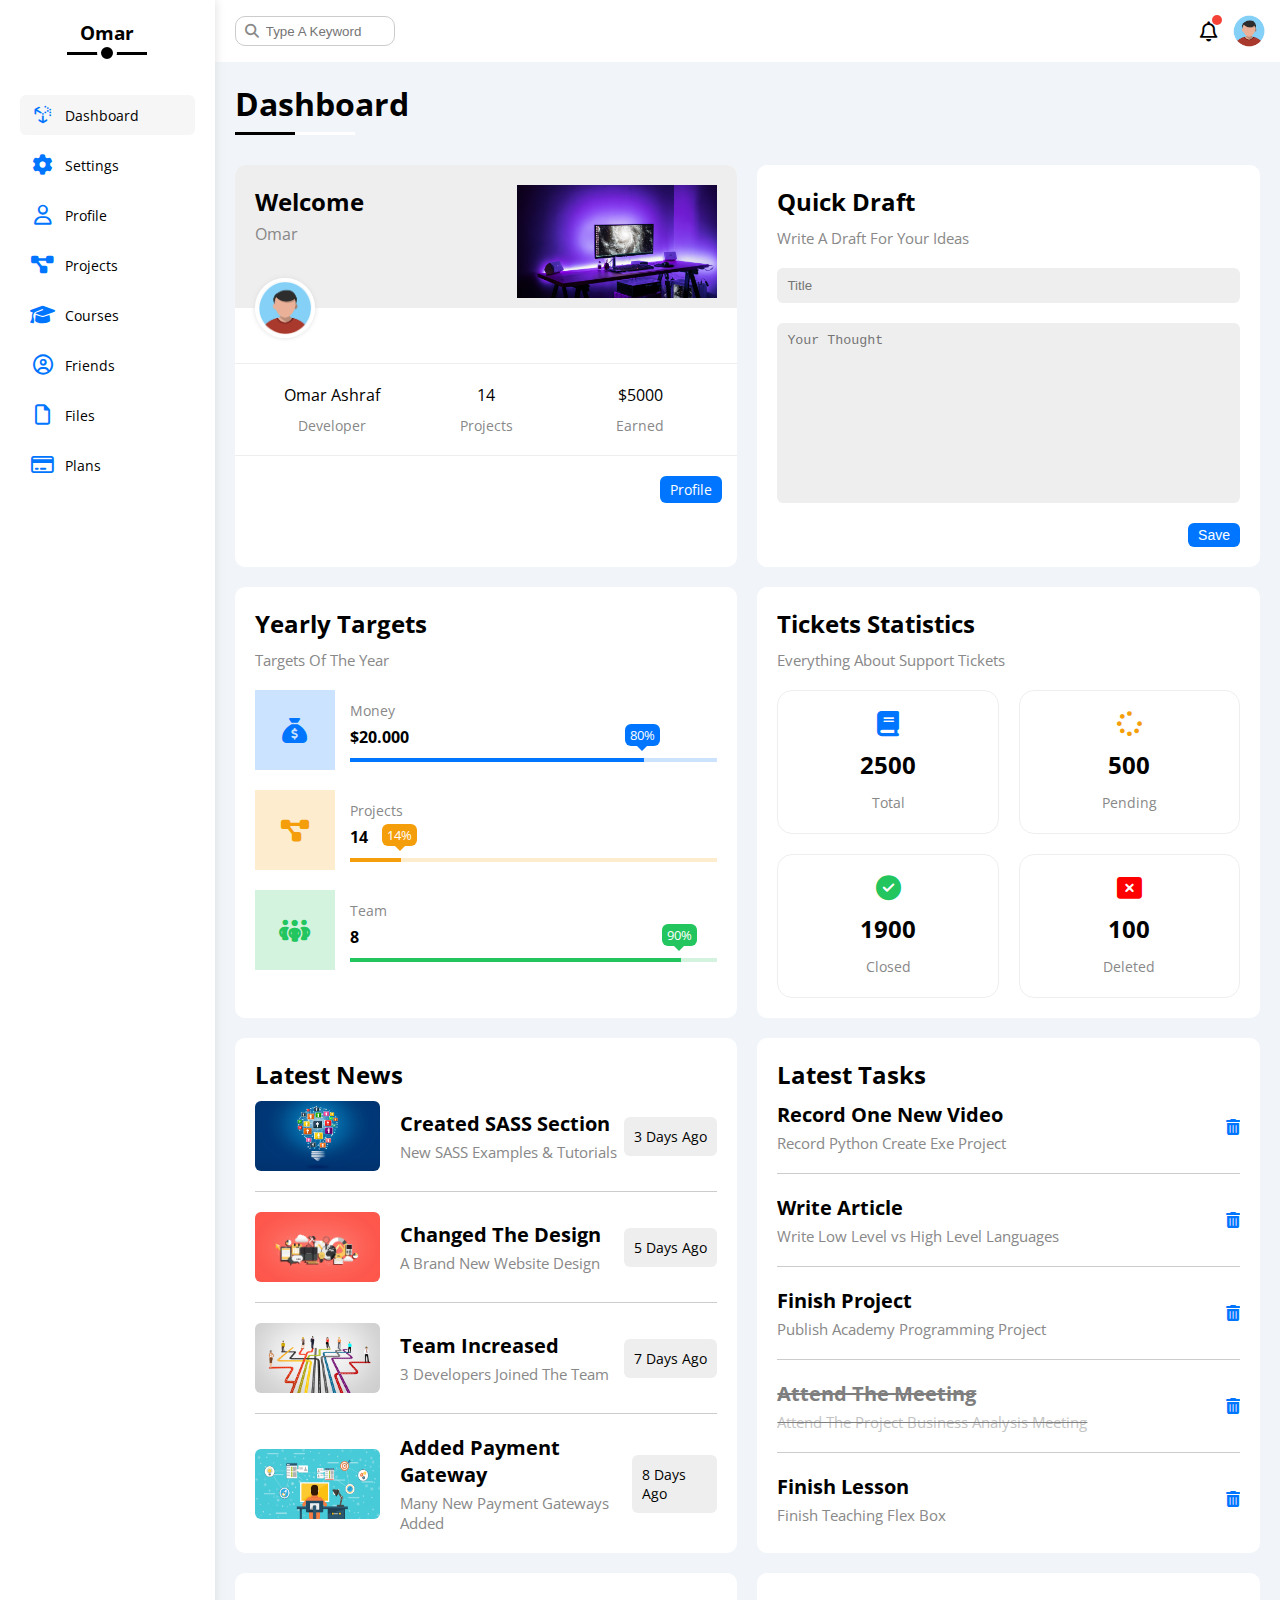
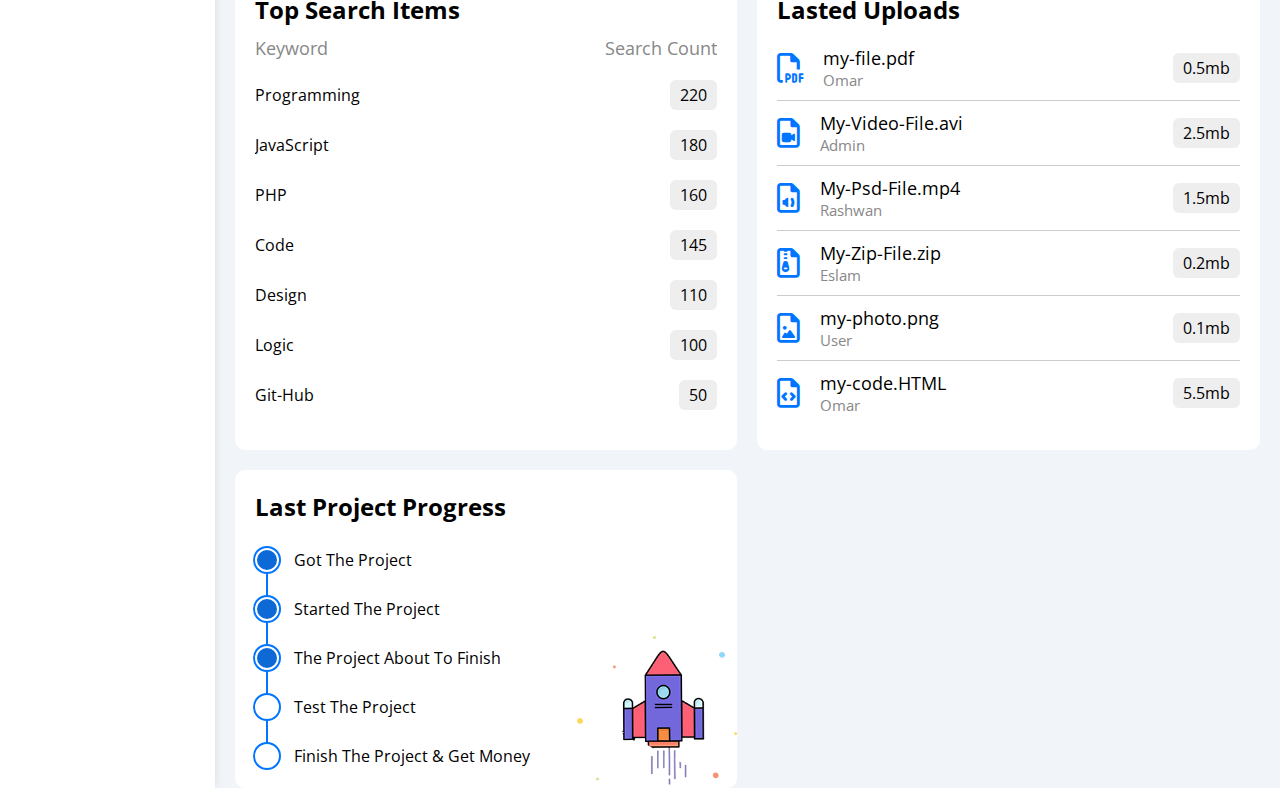
==== index.html @ c9c823db "Upload files" ====
<!DOCTYPE html>
<html lang="en">

<head>
  <meta charset="UTF-8">
  <meta http-equiv="X-UA-Compatible" content="IE=edge">
  <meta name="viewport" content="width=device-width, initial-scale=1.0">
  <!-- Font Awesome -->
  <link rel="stylesheet" href="css/all.min.css">
  <link rel="stylesheet" href="css/framework.css">
  <link rel="stylesheet" href="css/master.css">
  <!-- Google Fonts -->
  <link rel="preconnect" href="https://fonts.googleapis.com" />
  <link rel="preconnect" href="https://fonts.gstatic.com" crossorigin />
  <link rel="preconnect" href="https://fonts.googleapis.com">
  <link rel="preconnect" href="https://fonts.gstatic.com" crossorigin>
  <link rel="preconnect" href="https://fonts.googleapis.com">
  <link rel="preconnect" href="https://fonts.gstatic.com" crossorigin>
  <link href="https://fonts.googleapis.com/css2?family=Open+Sans:wght@300;400;500;600;700;800&display=swap"
    rel="stylesheet">
  <title>Dashboard</title>
</head>

<body>
  <DIV class="page d-flex">
    <div class="sidebar bg-white p-20 p-relative">
      <h3 class="p-relative txt-c mt-0">Omar</h3>
      <ul>
        <li>
          <a class="active d-flex align-center fs-14 c-black rad-6 p-10" href="index.html">
            <i class="fa-brands fa-uncharted fa-fw"></i>
            <span>Dashboard</span>
          </a>
        </li>
        <li>
          <a class="d-flex align-center fs-14 c-black rad-6 p-10" href="settings.html">
            <i class="fa-solid fa-gear fa-fw"></i>
            <span>Settings</span>
          </a>
        </li>
        <li>
          <a class="d-flex align-center fs-14 c-black rad-6 p-10" href="profile.html">
            <i class="fa-regular fa-user fa-fw"></i>
            <span>Profile</span>
          </a>
        </li>
        <li>
          <a class="d-flex align-center fs-14 c-black rad-6 p-10" href="projects.html">
            <i class="fa-solid fa-diagram-project fa-fw"></i>
            <span>Projects</span>
          </a>
        </li>
        <li>
          <a class="d-flex align-center fs-14 c-black rad-6 p-10" href="courses.html">
            <i class="fa-solid fa-graduation-cap fa-fw"></i>
            <span>Courses</span>
          </a>
        </li>
        <li>
          <a class="d-flex align-center fs-14 c-black rad-6 p-10" href="friends.html">
            <i class="fa-regular fa-circle-user fa-fw"></i>
            <span>Friends</span>
          </a>
        </li>
        <li>
          <a class="d-flex align-center fs-14 c-black rad-6 p-10" href="files.html">
            <i class="fa-regular fa-file fa-fw"></i>
            <span>Files</span>
          </a>
        </li>
        <li>
          <a class="d-flex align-center fs-14 c-black rad-6 p-10" href="plans.html">
            <i class="fa-regular fa-credit-card fa-fw"></i>
            <span>Plans</span>
          </a>
        </li>
      </ul>
    </div>
    <div class="content w-full">
      <!-- Start head -->
      <div class="head bg-white p-15 between-flex">
        <din class="search p-relative">
          <input type="search" placeholder="Type A Keyword">
        </din>
        <div class="icons d-flex align-center">
          <span class="notification p-relative">
            <i class="fa-regular fa-bell fa-lg"></i>
          </span>
          <img decoding="async" src="imgs/avatar.png" alt="" />
        </div>
      </div>
      <!-- End head -->
      <h1 class="p-relative">Dashboard</h1>
      <div class="wrapper d-grid gap-20">
        <!-- Start Welcome Widget  -->
        <div class="welcome bg-white rad-10 txt-c-mobile block-mobile">
          <div class="intro p-20 bg-eee d-flex space-between">
            <div>
              <h2 class="m-0">Welcome</h2>
              <p class="c-grey mt-5">Omar</p>
            </div>
            <img src="imgs/welcome.jpg" alt="" class="hide-mobile">
          </div>
          <img src="imgs/avatar.png" alt="" class="avatar">
          <div class="body d-flex p-20 mt-20 mb-20 block-mobile txt-c">
            <div>Omar Ashraf <span class="d-block c-grey fs-14 mt-10">Developer</span></div>
            <div>14 <span class="d-block c-grey fs-14 mt-10">Projects</span></div>
            <div>$5000 <span class="d-block c-grey fs-14 mt-10">Earned</span></div>
          </div>
          <a href="profile.html" class="visit d-block fs-14 c-white bg-blue w-fit btn-shape">Profile</a>
        </div>
        <!-- End Welcome Widget  -->
        <!-- Start Quick Draft Widget -->
        <div class="draft bg-white rad-10 txt-c-mobile block-mobile">
          <div class="content d-block p-20 ">
            <h2 class="mb-10 mt-0">Quick Draft</h2>
            <p class="mb-20 mt-0 fs-15 c-grey">Write A Draft For Your Ideas</p>
            <form>
              <input type="text" placeholder="Title"
                class="d-block outline-blue  mb-20 bg-eee rad-6 w-full p-10 b-none">
              <textarea placeholder="Your Thought"
                class="d-block outline-blue  mb-20 w-full p-10 b-none bg-eee rad-6"></textarea>
              <input type="submit" value="Save" class="save d-block b-none c-white bg-blue fs-14 w-fit btn-shape">
            </form>
          </div>
        </div>
        <!-- End Quick Draft Widget -->
        <!-- Start Yearly Targets widget -->
        <div class="targets p-20 bg-white rad-10">
          <h2 class="mt-0 mb-10">Yearly Targets</h2>
          <p class="mt-0 mb-20 c-grey fs-15">Targets Of The Year</p>
          <div class="target-row mb-20 blue center-flex">
            <div class="icon center-flex">
              <i class="fa-solid fa-sack-dollar c-blue"></i>
            </div>
            <div class="details">
              <span class="fs-14 c-grey">Money</span>
              <span class="d-block mt-5 mb-10 fw-bold">$20.000</span>
              <div class="progress p-relative">
                <span class="bg-blue blue" style="width: 80%">
                  <span class="bg-blue">80%</span>
                </span>
              </div>
            </div>
          </div>
          <div class="target-row mb-20 orange center-flex">
            <div class="icon center-flex">
              <i class="fa-solid fa-diagram-project c-orange"></i>
            </div>
            <div class="details">
              <span class="fs-14 c-grey">Projects</span>
              <span class="d-block mt-5 mb-10 fw-bold">14</span>
              <div class="progress p-relative">
                <span class="bg-orange orange" style="width: 14%">
                  <span class="bg-orange">14%</span>
                </span>
              </div>
            </div>
          </div>
          <div class="target-row mb-20 green center-flex">
            <div class="icon center-flex">
              <i class="fa-solid fa-people-group c-green"></i>
            </div>
            <div class="details">
              <span class="fs-14 c-grey">Team</span>
              <span class="d-block mt-5 mb-10 fw-bold">8</span>
              <div class="progress p-relative">
                <span class="bg-green green" style="width: 90%">
                  <span class="bg-green">90%</span>
                </span>
              </div>
            </div>
          </div>
        </div>
        <!-- End Yearly Targets widget -->
        <!-- Start Tickets Statistics widget -->
        <div class="tickets p-20 bg-white rad-10">
          <h2 class="mb-10 mt-0">Tickets Statistics</h2>
          <p class="mb-20 mt-0 fs-15 c-grey">Everything About Support Tickets</p>
          <div class="content txt-c">
            <div class="box">
              <i class="fa-solid fa-book c-blue fs-25"></i>
              <h2>2500</h2>
              <span class="c-grey fs-14">Total</span>
            </div>
            <div class="box">
              <i class="fa-solid fa-spinner c-orange fs-25"></i>
              <h2>500</h2>
              <span class="c-grey fs-14">Pending</span>
            </div>
            <div class="box">
              <i class="fa-solid fa-circle-check c-green fs-25"></i>
              <h2>1900</h2>
              <span class="c-grey fs-14">Closed</span>
            </div>
            <div class="box">
              <i class="fa-solid fa-rectangle-xmark c-red fs-25"></i>
              <h2>100</h2>
              <span class="c-grey fs-14">Deleted</span>
            </div>
          </div>
        </div>
        <!-- End Tickets Statistics widget -->
        <!-- Start Latest News wedgit -->
        <div class="news p-20 bg-white rad-10 txt-c-mobile">
          <h2 class="mb-10 mt-0">Latest News</h2>
          <div class="rows">
            <div class="data d-flex align-center">
              <img src="imgs/news_1.jpg" alt="">
              <div>
                <span class="d-block fs-20 fw-bold mb-5">Created SASS Section</span>
                <span class="d-block fs-15 c-grey">New SASS Examples & Tutorials</span>
              </div>
              <span class="day fs-14 bg-eee p-10 rad-6">3 Days Ago</span>
            </div>
            <div class="data d-flex align-center">
              <img src="imgs/news_2.jpg" alt="">
              <div>
                <span class="d-block fs-20 fw-bold mb-5">Changed The Design</span>
                <span class="d-block fs-15 c-grey">A Brand New Website Design</span>
              </div>
              <span class="day fs-14 bg-eee p-10 rad-6">5 Days Ago</span>
            </div>
            <div class="data d-flex align-center">
              <img src="imgs/news_3.jpg" alt="">
              <div>
                <span class="d-block fs-20 fw-bold mb-5">Team Increased</span>
                <span class="d-block fs-15 c-grey">3 Developers Joined The Team</span>
              </div>
              <span class="day fs-14 bg-eee p-10 rad-6">7 Days Ago</span>
            </div>
            <div class="data d-flex align-center">
              <img src="imgs/news_4.jpg" alt="">
              <div>
                <span class="d-block fs-20 fw-bold mb-5">Added Payment Gateway</span>
                <span class="d-block fs-15 c-grey">Many New Payment Gateways Added</span>
              </div>
              <span class="day fs-14 bg-eee p-10 rad-6 ">8 Days Ago</span>
            </div>
          </div>
        </div>
        <!-- End Latest News wedgit -->
        <!-- Start Latest Tasks wedgit -->
        <div class="tasks p-20 bg-white rad-10 ">
          <h2 class="mt-0 mb-10">Latest Tasks</h2>
          <div class="content">
            <div class="rows between-flex ">
              <div>
                <span class="d-block fs-20 mb-5 fw-bold">Record One New Video</span>
                <span class="d-block fs-15 c-grey">Record Python Create Exe Project</span>
              </div>
              <i class="fa-solid fa-trash-can c-blue"></i>
            </div>
            <div class="rows between-flex ">
              <div>
                <span class="d-block fs-20 mb-5 fw-bold">Write Article</span>
                <span class="d-block fs-15 c-grey">Write Low Level vs High Level Languages</span>
              </div>
              <i class="fa-solid fa-trash-can c-blue"></i>
            </div>
            <div class="rows between-flex ">
              <div>
                <span class="d-block fs-20 mb-5 fw-bold">Finish Project</span>
                <span class="d-block fs-15 c-grey">Publish Academy Programming Project</span>
              </div>
              <i class="fa-solid fa-trash-can c-blue"></i>
            </div>
            <div class="rows between-flex ">
              <div class="deleted">
                <span class="d-block fs-20 mb-5 fw-bold">Attend The Meeting</span>
                <span class="d-block fs-15 c-grey">Attend The Project Business Analysis Meeting</span>
              </div>
              <i class="fa-solid fa-trash-can c-blue"></i>
            </div>
            <div class="rows between-flex ">
              <div>
                <span class="d-block fs-20 mb-5 fw-bold">Finish Lesson</span>
                <span class="d-block fs-15 c-grey">Finish Teaching Flex Box</span>
              </div>
              <i class="fa-solid fa-trash-can c-blue"></i>
            </div>
          </div>
        </div>
        <!-- End Latest Tasks wedgit -->
        <!-- Start Top search wedgit -->
        <div class="top p-20 bg-white rad-10">
          <h2 class="mt-0 mb-10">Top Search Items</h2>
          <div class="content">
            <div class="rows between-flex mb-20">
              <span class="c-grey fs-18">Keyword</span>
              <span class="c-grey fs-18">Search Count</span>
            </div>
            <div class="rows between-flex mb-20">
              <span class="fs-16">Programming</span>
              <span class="fs-16 btn-shape bg-eee">220</span>
            </div>
            <div class="rows between-flex mb-20">
              <span class="fs-16">JavaScript</span>
              <span class="fs-16 btn-shape bg-eee">180</span>
            </div>
            <div class="rows between-flex mb-20">
              <span class="fs-16">PHP</span>
              <span class="fs-16 btn-shape bg-eee">160</span>
            </div>
            <div class="rows between-flex mb-20">
              <span class="fs-16">Code</span>
              <span class="fs-16 btn-shape bg-eee">145</span>
            </div>
            <div class="rows between-flex mb-20">
              <span class="fs-16">Design</span>
              <span class="fs-16 btn-shape bg-eee">110</span>
            </div>
            <div class="rows between-flex mb-20">
              <span class="fs-16">Logic</span>
              <span class="fs-16 btn-shape bg-eee">100</span>
            </div>
            <div class="rows between-flex mb-20">
              <span class="fs-16">Git-Hub</span>
              <span class="fs-16 btn-shape bg-eee">50</span>
            </div>
          </div>
        </div>
        <!-- End Top search wedgit -->
        <!-- Start Lasted Uploads wedgit -->
        <div class="uploads p-20 bg-white rad-10">
          <h2 class="mt-0 mp-10">Lasted Uploads</h2>
          <div class="data">
            <div class="rows d-flex align-center">
              <i class="fa-regular fa-file-pdf c-blue mr-20 fs-30"></i>
              <div>
                <span class="fs-18">my-file.pdf</span>
                <span class="d-block fs-15 c-grey">Omar</span>
              </div>
              <span class="btn-shape bg-eee ml-auto">0.5mb</span>
            </div>
            <div class="rows d-flex align-center">
              <i class="fa-regular fa-file-video c-blue mr-20 fs-30"></i>
              <div>
                <span class="fs-18">My-Video-File.avi</span>
                <span class="d-block fs-15 c-grey">Admin</span>
              </div>
              <span class="btn-shape bg-eee ml-auto">2.5mb</span>
            </div>
            <div class="rows d-flex align-center">
              <i class="fa-regular fa-file-audio c-blue mr-20 fs-30"></i>
              <div>
                <span class="fs-18">My-Psd-File.mp4</span>
                <span class="d-block fs-15 c-grey">Rashwan</span>
              </div>
              <span class="btn-shape bg-eee ml-auto">1.5mb</span>
            </div>
            <div class="rows d-flex align-center">
              <i class="fa-regular fa-file-zipper c-blue mr-20 fs-30"></i>
              <div>
                <span class="fs-18">My-Zip-File.zip</span>
                <span class="d-block fs-15 c-grey">Eslam</span>
              </div>
              <span class="btn-shape bg-eee ml-auto">0.2mb</span>
            </div>
            <div class="rows d-flex align-center">
              <i class="fa-regular fa-file-image c-blue mr-20 fs-30"></i>
              <div>
                <span class="fs-18">my-photo.png</span>
                <span class="d-block fs-15 c-grey">User</span>
              </div>
              <span class="btn-shape bg-eee ml-auto">0.1mb</span>
            </div>
            <div class="rows d-flex align-center">
              <i class="fa-regular fa-file-code c-blue mr-20 fs-30"></i>
              <div>
                <span class="fs-18">my-code.HTML</span>
                <span class="d-block fs-15 c-grey">Omar</span>
              </div>
              <span class="btn-shape bg-eee ml-auto">5.5mb</span>
            </div>
          </div>
        </div>
        <!-- End Lasted Uploads wedgit -->
        <!-- Start Last Project Progress -->
        <div class="projects p-relative p-20 bg-white rad-10">
          <h2 class="mt-0 mb-20">Last Project Progress</h2>
          <ul class="m-0 p-relative">
            <li class="mt-25 d-flex align-center done">Got The Project</li>
            <li class="mt-25 d-flex align-center done">Started The Project</li>
            <li class="mt-25 d-flex align-center done">The Project About To Finish</li>
            <li class="mt-25 d-flex align-center current">Test The Project</li>
            <li class="mt-25 d-flex align-center">Finish The Project & Get Money</li>
          </ul>
          <img class="hide-mobile" src="imgs/project.png " alt="">
        </div>
        <!-- End Last Project Progress -->
      </div>
    </div>
  </DIV>
</body>

</html>
---- css/framework.css ----
/* Start colors */
:root {
  --blue-color: #0075ff;
  --blue-alt-color: #0d69d5;
  --orange-color: #f59e0b;
  --green-color: #22c55e;
  --red-color: #f44336;
  --grey-color: #888;
  --main-transition: 0.3s;
}

/* end colors */


/* Start box */
.d-flex {
  display: flex;
}

.align-center {
  align-items: center;
}

.space-between {
  justify-content: space-between;
}

.d-grid {
  display: grid;
}

.gap-20 {
  gap: 20px;
}

.d-block {
  display: block;
}

@media(max-width:767px) {
  .block-mobile {
    display: block;
  }

  .hide-mobile {
    display: none;
  }
}

/* End box */


/* Start padding and margin */
.p-10 {
  padding: 10px;
}

.p-15 {
  padding: 15px;
}

.p-20 {
  padding: 20px;
}

.m-20 {
  margin: 20px;
}

.m-0 {
  margin: 0;
}

.mt-0 {
  margin-top: 0;
}

.mt-5 {
  margin-top: 5px;
}

.mt-10 {
  margin-top: 10px;
}

.mt-20 {
  margin-top: 20px;
}

.mt-25 {
  margin-top: 25px;
}

.mr-0 {
  margin-right: 0;
}

.mr-10 {
  margin-right: 10px;
}

.mr-20 {
  margin-right: 20px;
}

.ml-0 {
  margin-left: 0;
}

.ml-auto {
  margin-left: auto;
}

.mb-20 {
  margin-bottom: 20px;
}

.mb-10 {
  margin-bottom: 10px;
}

.mb-5 {
  margin-bottom: 5px;
}

.w-full {
  width: 100%;
}

.w-fit {
  width: fit-content;
}

.b-none {
  border: none;
}

/* End padding and margin */


/* Start color */
.bg-white {
  background-color: white;
}

.bg-grey {
  background-color: var(--grey-color);
}

.bg-eee {
  background-color: #eee;
}

.bg-blue {
  background-color: var(--blue-color);
}

.bg-green {
  background-color: var(--green-color);
}

.bg-orange {
  background-color: var(--orange-color);
}

.c-orange {
  color: var(--orange-color);
}

.c-black {
  color: black;
}

.c-grey {
  color: var(--grey-color);
}

.c-blue {
  color: var(--blue-color);
}

.c-green {
  color: var(--green-color);
}

.c-red {
  color: red;
}

.c-white {
  color: white;
}

.outline-blue {
  outline-color: var(--blue-color);
}

/* End color */


/* Start position */
.p-relative {
  position: relative;
}

/* End position */

/* Start font */
.txt-c {
  text-align: center;
}

.fs-12 {
  font-size: 12px;
}

.fs-14 {
  font-size: 14px;
}

.fs-15 {
  font-size: 15px;
}

.fs-16 {
  font-size: 16px;
}

.fs-18 {
  font-size: 18px;
}

.fs-20 {
  font-size: 20px;
}

.fs-25 {
  font-size: 25px;
}

.fs-30 {
  font-size: 30px;
}


.fw-bold {
  font-weight: bold;
}

@media(max-width:767px) {
  .txt-c-mobile {
    text-align: center;
  }
}

/* End font */


/* Start border */
.rad-6 {
  border-radius: 6px;
}

.rad-10 {
  border-radius: 10px;
}

/* End border */


/* Start componant */
.between-flex {
  display: flex;
  align-items: center;
  justify-content: space-between;
}

.center-flex {
  display: flex;
  align-items: center;
  justify-content: center;
}

.btn-shape {
  padding: 4px 10px;
  border-radius: 6px;
}

/* End componant */
---- css/master.css ----
:root {
  --blue-color: #0075ff;
  --blue-alt-color: #0d69d5;
  --orange-color: #f59e0b;
  --green-color: #22c55e;
  --red-color: #f44336;
  --grey-color: #888;
  --main-transition: 0.3s;
}

* {
  box-sizing: border-box;
}

body {
  font-family: 'Open Sans', sans-serif;
  margin: 0;
}


a {
  text-decoration: none;
}

ul {
  list-style: none;
  padding: 0;
}

::-webkit-scrollbar {
  width: 15px;
}

::-webkit-scrollbar-track {
  background-color: white;
}

::-webkit-scrollbar-thumb {
  background-color: var(--blue-color);
}

::-webkit-scrollbar-thumb:hover {
  background-color: var(--blue-alt-color);
}

.page {
  background-color: #f1f5f9;
  min-height: 100vh;
}

/* Start Sidebar */
.sidebar {
  width: 250px;
  box-shadow: 0 0 10px #ddd;
}

.sidebar>h3 {
  margin-bottom: 50px;
}

.sidebar>h3::before,
.sidebar>h3::after {
  content: "";
  position: absolute;
  background-color: black;
  transform: translateX(-50%);
  left: 50%;
}

.sidebar>h3::before {
  width: 80px;
  height: 3px;
  bottom: -10px;
}

.sidebar>h3::after {
  width: 12px;
  height: 12px;
  border-radius: 50%;
  border: 4px solid white;
  bottom: -18px;
}


.sidebar ul li a {
  transition: 0.3s;
  margin-bottom: 10px;
}

.sidebar ul li a:hover,
.sidebar ul li a.active {
  background-color: #f6f6f6;
}

.sidebar ul li a i {
  font-size: 20px;
  color: #0075ff;
  transition: 0.3s;
}

.sidebar ul li:hover a i {
  color: #0d69d5;
  font-size: 24px;
}

.sidebar ul li a span {
  font-size: 14px;
  margin-left: 10px;
}

@media (max-width:767px) {
  .sidebar {
    width: 60px;
    padding: 10px;
  }

  .sidebar>h3 {
    font-size: 14px;
    margin-bottom: 10px;
  }

  .sidebar>h3::before,
  .sidebar>h3::after,
  .sidebar ul li a span {
    display: none;
  }

}

/* End Sidebar */

/* Start content */
.content {
  overflow: hidden;
}

.head .search::before {
  font-family: var(--fa-style-family-classic);
  content: "\f002";
  font-weight: 900;
  position: absolute;
  left: 15px;
  top: 50%;
  transform: translateY(-50%);
  color: var(--grey-color);
  font-size: 14px;
  transition: 0.3s;
}

.head .search:hover::before {
  color: var(--blue-alt-color);
}

.head .search input {
  border: 1px solid #ccc;
  border-radius: 10px;
  margin-left: 5px;
  padding-left: 30px;
  width: 160px;
  height: 30px;
  transition: width 0.3s;
}

.head .search input:focus {
  width: 200px;
  outline-color: var(--blue-color);
}

.head .search input:focus::placeholder {
  opacity: 0;
}

.head .icons .notification::before {
  content: "";
  position: absolute;
  width: 10px;
  height: 10px;
  border-radius: 50%;
  background-color: var(--red-color);
  left: 12px;
  top: -5px;
}

.head .icons img {
  width: 32px;
  height: 32px;
  margin-left: 15px;
}

.page h1 {
  margin: 20px 20px 40px;
}

.page h1::before,
.page h1::after {
  content: '';
  position: absolute;
  left: 0;
  height: 3px;
  bottom: -10px;
}

.page h1::before {
  background-color: white;
  width: 120px;
}

.page h1::after {
  background-color: black;
  width: 60px;
}

.wrapper {
  grid-template-columns: repeat(auto-fill, minmax(450px, 1fr));
  margin-left: 20px;
  margin-right: 20px;
}

@media(max-width:767px) {
  .wrapper {
    grid-template-columns: minmax(200px, 1fr);
    margin-left: 10px;
    margin-right: 10px;
  }
}

/* End content */

/* start welcome */
.welcome {
  overflow: hidden;
}

.welcome .intro img {
  width: 200px;
  margin-bottom: -10px;
}

.welcome .avatar {
  width: 60px;
  height: 60px;
  border: 3px solid white;
  border-radius: 50%;
  box-shadow: 0 0 5px #ddd;
  margin-left: 20px;
  margin-top: -30px;
}

.welcome .body {
  border-top: 1px solid #eee;
  border-bottom: 1px solid #eee;
}

.welcome .body>div {
  flex: 1;
}

.welcome .visit {
  margin: 0 15px 15px auto;
  transition: var(--main-transition);
}

.welcome .visit:hover {
  background-color: var(--blue-alt-color);
}

@media(max-width:767px) {
  .welcome .body>div:not(:last-child) {
    margin-bottom: 20px;
  }

  .welcome .intro {
    padding-bottom: 30px;
  }

  .welcome .avatar {
    margin-left: 0;
  }
}

/* end welcome */

/* Start Quick Draft Widget  */

.draft textarea {
  resize: none;
  min-height: 180px;
}

.draft .save {
  margin-left: auto;
  transition: var(--main-transition);
  cursor: pointer;
}

.draft .save:hover {
  background-color: var(--blue-alt-color);
}

/* End Quick Draft Widget  */

/* Start target */
.targets .target-row .icon {
  width: 80px;
  height: 80px;
  margin-right: 15px;
  font-size: 25px;
}

.targets .details {
  flex: 1;
}

.targets .details .progress {
  height: 4px;
}

.targets .details .progress>span {
  position: absolute;
  left: 0;
  top: 0;
  height: 100%;
}

.targets .details .progress>span span {
  position: absolute;
  bottom: 16px;
  right: -16px;
  color: white;
  padding: 2px 5px;
  border-radius: 6px;
  font-size: 13px;
}

.targets .details .progress>span span::after {
  content: "";
  border-color: transparent;
  border-width: 5px;
  border-style: solid;
  position: absolute;
  bottom: -10px;
  left: 50%;
  transform: translateX(-50%);
}

.targets .details .progress>.blue span::after {
  border-top-color: var(--blue-color);
}

.targets .details .progress>.orange span::after {
  border-top-color: var(--orange-color);
}

.targets .details .progress>.green span::after {
  border-top-color: var(--green-color);
}

.blue .icon,
.blue .progress {
  background-color: rgb(0 117 255 / 20%);
}

.orange .icon,
.orange .progress {
  background-color: rgb(245 158 11 / 20%);
}

.green .icon,
.green .progress {
  background-color: rgb(34 197 94 / 20%);
}

/* End target */
/* Start Tickets Statistics widget  */

.tickets .content {
  display: grid;
  grid-template-columns: repeat(auto-fill, minmax(200px, 1fr));
  gap: 20px;
}

.tickets .content .box {
  border: 1px solid #eee;
  border-radius: 15px;
  padding: 20px 0;
}

.tickets .content .box h2 {
  margin: 10px 0;
}

/* End Tickets Statistics widget  */
/* Start Latest News wedgit */
.news .rows .data img {
  width: 125px;
  height: 70px;
  border-radius: 6px;
  margin-right: 20px;
}

.news .rows .data:not(:last-child) {
  margin: 0 0 20px;
  padding-bottom: 20px;
  border-bottom: 1px solid #ccc;
}

.news .rows .data .day {
  margin-left: auto;
}

@media (max-width: 767px) {
  .news .rows {
    display: block;
  }

  .news .rows .data {
    flex-direction: column;
  }

  .news .rows .data img {
    margin: 0;
  }

  .news .rows .data .day {
    margin: 0;
  }
}

/* End Latest News wedgit */

/* Start Latest Tasks wedgit */
.tasks .content .rows:not(:last-child) {
  margin: 0 0 20px;
  padding-bottom: 20px;
  border-bottom: 1px solid #ccc;
}

.tasks .content .rows .deleted {
  text-decoration: line-through;
  opacity: 0.5;
}

.tasks .content .rows i {
  transition: var(--main-transition);
}

.tasks .content .rows i:hover {
  color: var(--red-color);
  cursor: pointer;
}

/* End Latest Tasks wedgit */

/* Start Lasted Uploads wedgit */
.uploads .data .rows:not(:last-child) {
  margin: 0 0 10px;
  padding-bottom: 10px;
  border-bottom: 1px solid #ccc;
}

/* End Lasted Uploads wedgit */

/* Start Last Project Progress  */
.projects ul::before {
  content: "";
  position: absolute;
  left: 11px;
  width: 2px;
  background-color: var(--blue-color);
  height: 100%;
}

.projects ul li::before {
  content: "";
  display: block;
  width: 20px;
  height: 20px;
  background-color: white;
  border: 2px solid white;
  outline: 2px solid var(--blue-color);
  border-radius: 50%;
  margin-right: 15px;
  z-index: 1;
}

.projects ul li.done::before {
  background-color: var(--blue-alt-color);
}

.projects ul li.current::before {
  animation: flasing 0.8s infinite alternate;
}

.projects img {
  position: absolute;
  width: 160px;
  right: 0;
  bottom: 0;
  animation: up 1s infinite alternate;
}

/* End Last Project Progress  */

/* Start animation */
@keyframes flasing {
  from {
    background-color: var(--blue-color);
  }

  to {
    background-color: white;
  }
}

@keyframes up {
  from {
    bottom: 0;
  }

  to {
    bottom: 50px;
  }
}

/* End animation */
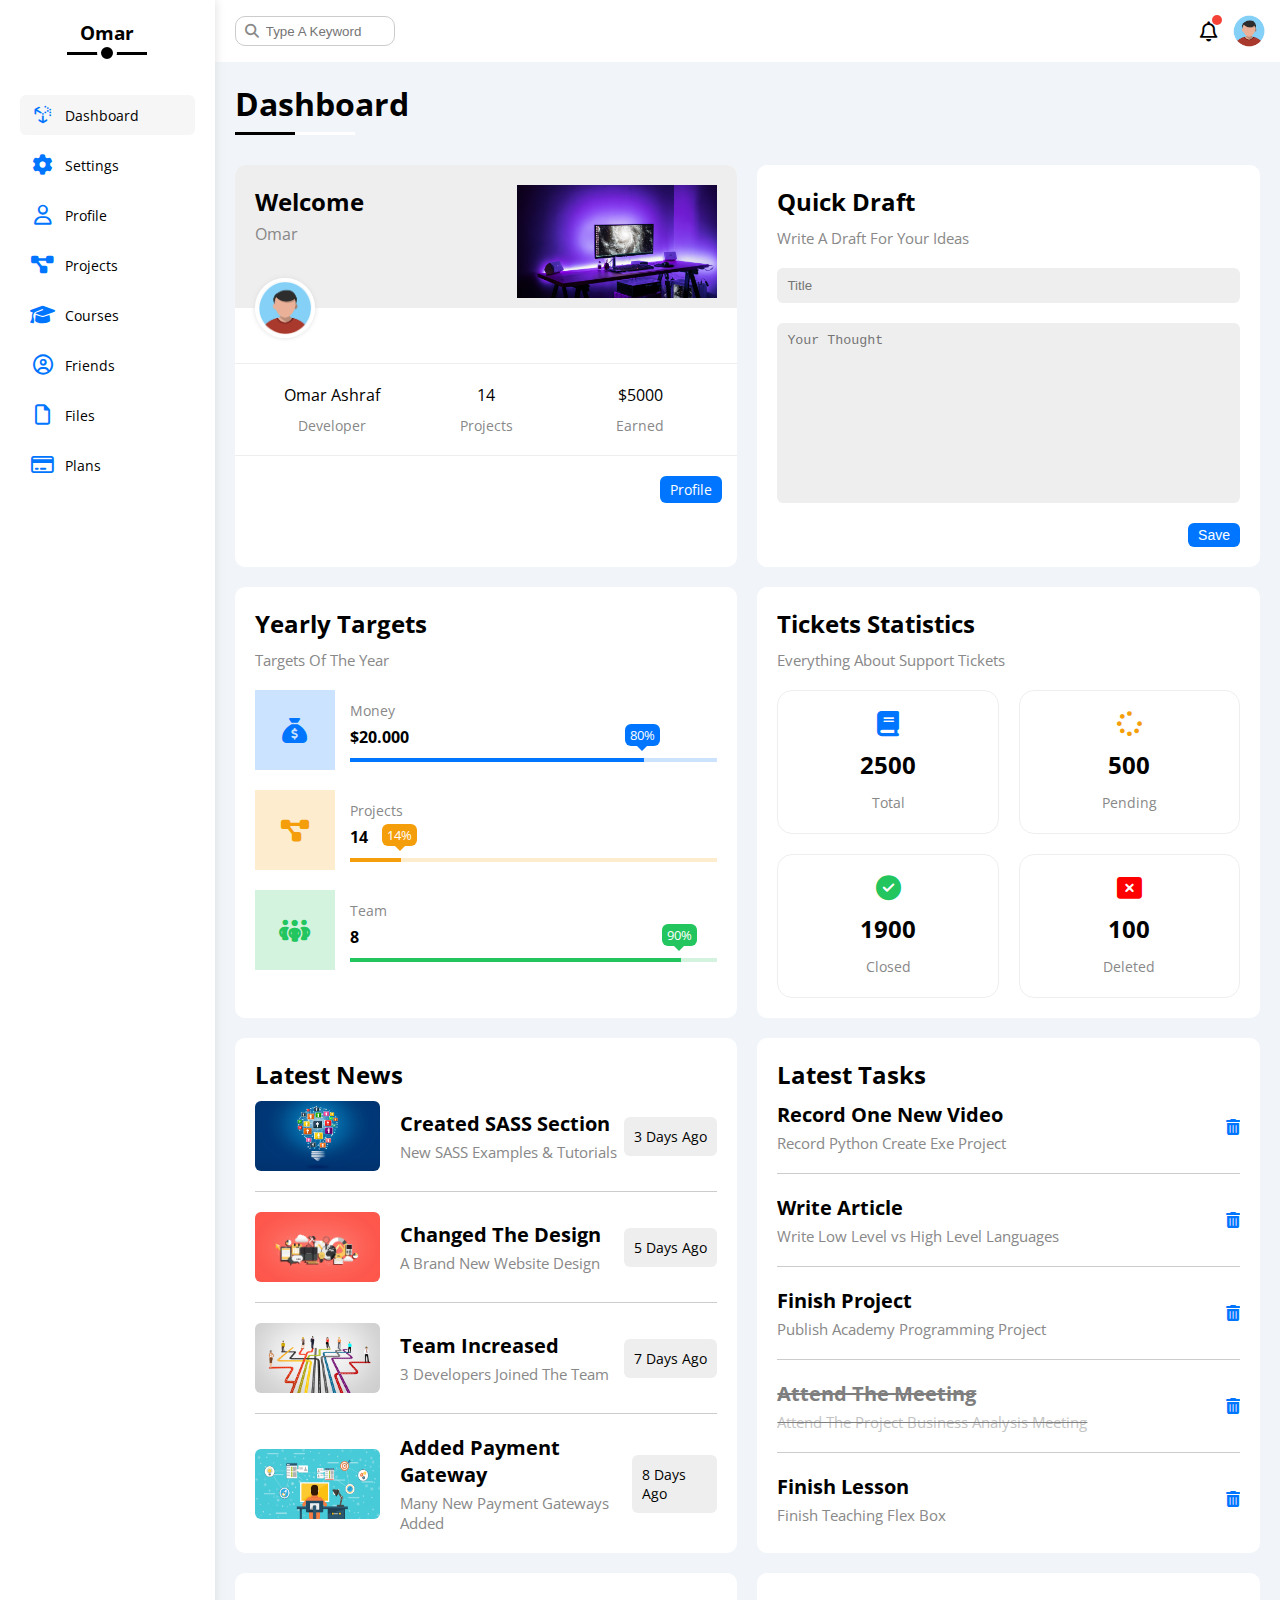
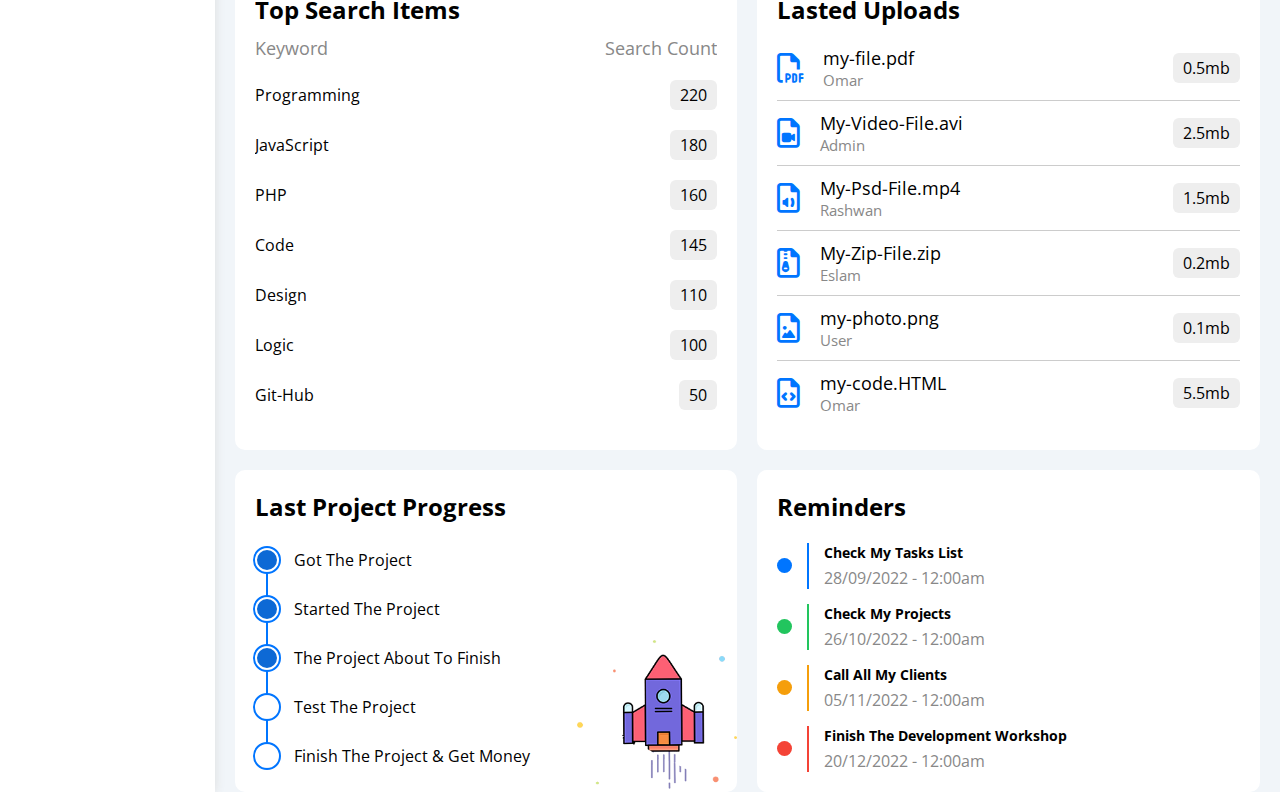
==== commit cbdc9b0b: "Upload files" ====
--- a/index.html
+++ b/index.html
@@ -389,6 +389,41 @@
           <img class="hide-mobile" src="imgs/project.png " alt="">
         </div>
         <!-- End Last Project Progress -->
+        <!-- Start Reminders wedgit -->
+        <div class="reminders p-20 bg-white rad-10 p-relative">
+          <h2 class="mt-0 mb-25">Reminders</h2>
+          <ul class="m-0">
+            <li class="d-flex align-center mt-15">
+              <span class="key bg-blue mr-15 d-block rad-half"></span>
+              <div class="pl-15 blue">
+                <p class="fs-14 fw-bold mt-0 mb-5">Check My Tasks List</p>
+                <span class="fs-13 c-grey">28/09/2022 - 12:00am</span>
+              </div>
+            </li>
+            <li class="d-flex align-center mt-15">
+              <span class="key bg-green mr-15 d-block rad-half"></span>
+              <div class="pl-15 green">
+                <p class="fs-14 fw-bold mt-0 mb-5">Check My Projects</p>
+                <span class="fs-13 c-grey">26/10/2022 - 12:00am</span>
+              </div>
+            </li>
+            <li class="d-flex align-center mt-15">
+              <span class="key bg-orange mr-15 d-block rad-half"></span>
+              <div class="pl-15 orange">
+                <p class="fs-14 fw-bold mt-0 mb-5">Call All My Clients</p>
+                <span class="fs-13 c-grey">05/11/2022 - 12:00am</span>
+              </div>
+            </li>
+            <li class="d-flex align-center mt-15">
+              <span class="key bg-red mr-15 d-block rad-half"></span>
+              <div class="pl-15 red">
+                <p class="fs-14 fw-bold mt-0 mb-5">Finish The Development Workshop</p>
+                <span class="fs-13 c-grey">20/12/2022 - 12:00am</span>
+              </div>
+            </li>
+          </ul>
+        </div>
+        <!-- End Reminders wedgit -->
       </div>
     </div>
   </DIV>
--- a/css/framework.css
+++ b/css/framework.css
@@ -63,6 +63,10 @@
   padding: 20px;
 }
 
+.pl-15 {
+  padding-left: 15px;
+}
+
 .m-20 {
   margin: 20px;
 }
@@ -83,6 +87,10 @@
   margin-top: 10px;
 }
 
+.mt-15 {
+  margin-top: 15px;
+}
+
 .mt-20 {
   margin-top: 20px;
 }
@@ -99,12 +107,20 @@
   margin-right: 10px;
 }
 
+.mr-15 {
+  margin-right: 15px;
+}
+
 .mr-20 {
   margin-right: 20px;
 }
 
 .ml-0 {
   margin-left: 0;
+}
+
+.ml-30 {
+  margin-left: 30px;
 }
 
 .ml-auto {
@@ -161,6 +177,10 @@
 
 .bg-orange {
   background-color: var(--orange-color);
+}
+
+.bg-red {
+  background-color: var(--red-color);
 }
 
 .c-orange {
@@ -263,6 +283,10 @@
 
 .rad-10 {
   border-radius: 10px;
+}
+
+.rad-half {
+  border-radius: 50%;
 }
 
 /* End border */
--- a/css/master.css
+++ b/css/master.css
@@ -501,6 +501,31 @@
 
 /* End Last Project Progress  */
 
+/* Start reminders */
+.reminders ul li .key {
+  width: 15px;
+  height: 15px;
+}
+
+.reminders ul li>.blue {
+  border-left: 2px solid var(--blue-color);
+}
+
+.reminders ul li>.green {
+  border-left: 2px solid var(--green-color);
+}
+
+.reminders ul li>.orange {
+  border-left: 2px solid var(--orange-color);
+}
+
+.reminders ul li>.red {
+  border-left: 2px solid var(--red-color);
+}
+
+/* End reminders */
+
+
 /* Start animation */
 @keyframes flasing {
   from {
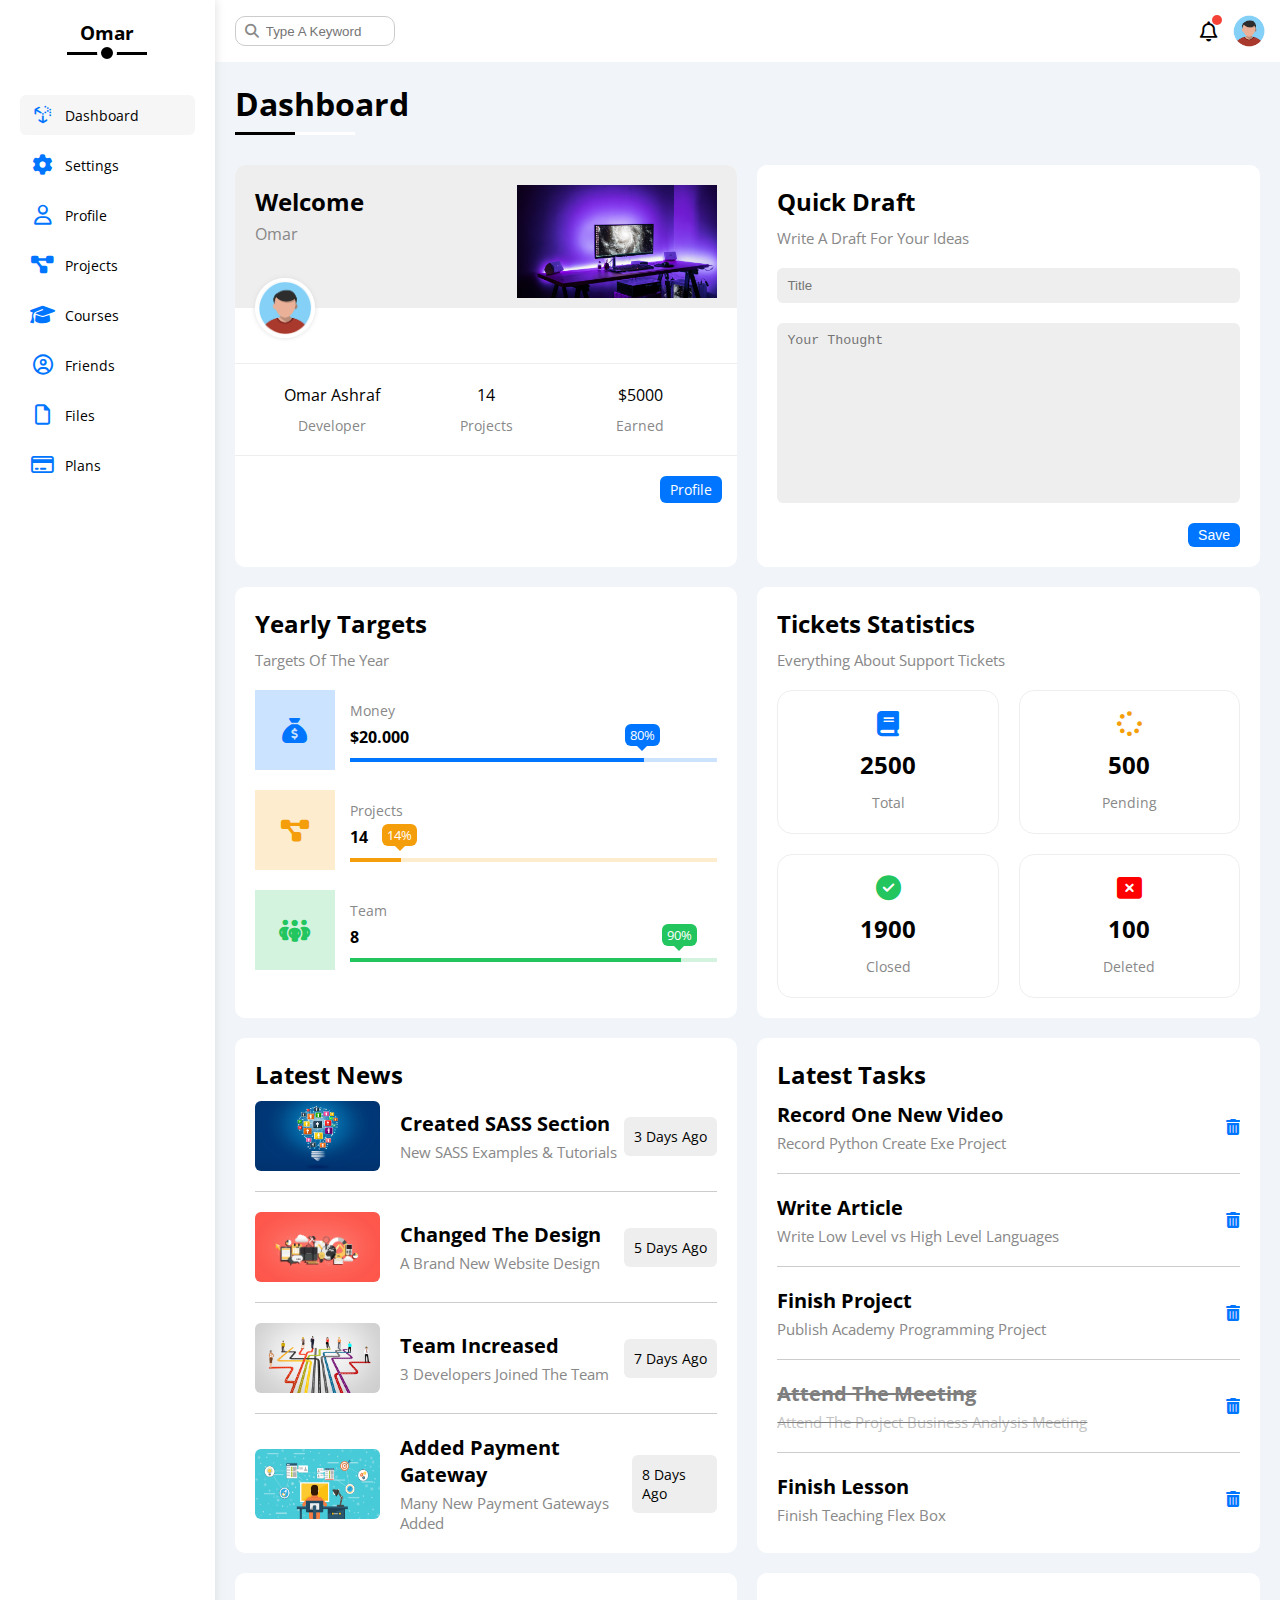
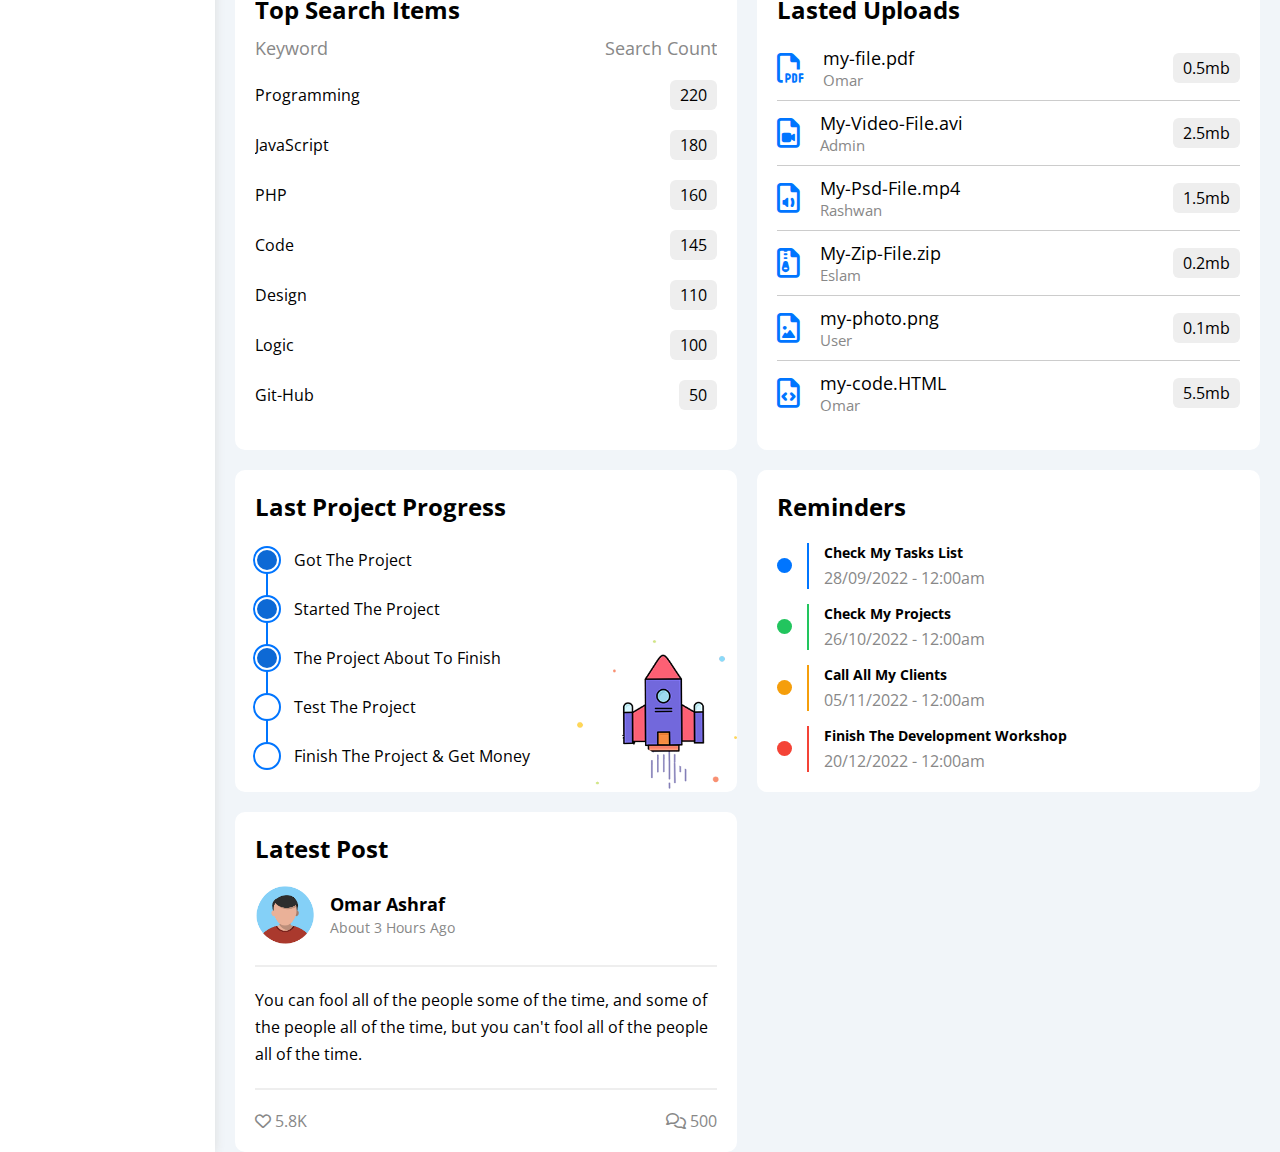
==== commit 7572da0b: "Upload Files" ====
--- a/index.html
+++ b/index.html
@@ -424,6 +424,32 @@
           </ul>
         </div>
         <!-- End Reminders wedgit -->
+        <!-- Start posts wedgit -->
+        <div class="posts p-20 bg-white rad-10">
+          <h2 class="mt-0 mb-20">Latest Post</h2>
+          <div class="top d-flex align-center">
+            <img class="avatar mr-15" src="imgs/avatar.png" alt="">
+            <div class="info">
+              <span class="d-block fw-bold fs-18">Omar Ashraf</span>
+              <span class="c-grey fs-14">About 3 Hours Ago</span>
+            </div>
+          </div>
+          <div class="post-content txt-c-mobile pt-20 pb-20 mt-20 mb-20">
+            You can fool all of the people some of the time, and some of the people all of the time, but you can't
+            fool all of the people all of the time.
+          </div>
+          <div class="post-stats between-flex c-grey">
+            <div>
+              <i class="fa-regular fa-heart heart"></i>
+              <span>5.8K</span>
+            </div>
+            <div>
+              <i class="fa-regular fa-comments comments"></i>
+              <span>500</span>
+            </div>
+          </div>
+        </div>
+        <!-- End posts wedgit -->
       </div>
     </div>
   </DIV>
--- a/css/framework.css
+++ b/css/framework.css
@@ -63,6 +63,14 @@
   padding: 20px;
 }
 
+.pt-20 {
+  padding-top: 20px;
+}
+
+.pb-20 {
+  padding-bottom: 20px;
+}
+
 .pl-15 {
   padding-left: 15px;
 }
--- a/css/master.css
+++ b/css/master.css
@@ -525,6 +525,29 @@
 
 /* End reminders */
 
+/* Start posts wedgit */
+.posts .top .avatar {
+  width: 60px;
+  height: 60px;
+}
+
+.posts .post-content {
+  border-top: 2px solid #EEE;
+  border-bottom: 2px solid #EEE;
+  line-height: 1.7;
+}
+
+.posts .post-stats .heart:hover {
+  cursor: pointer;
+  color: var(--red-color);
+}
+
+.posts .post-stats .comments:hover {
+  cursor: pointer;
+  color: var(--blue-color);
+}
+
+/* End posts wedgit */
 
 /* Start animation */
 @keyframes flasing {
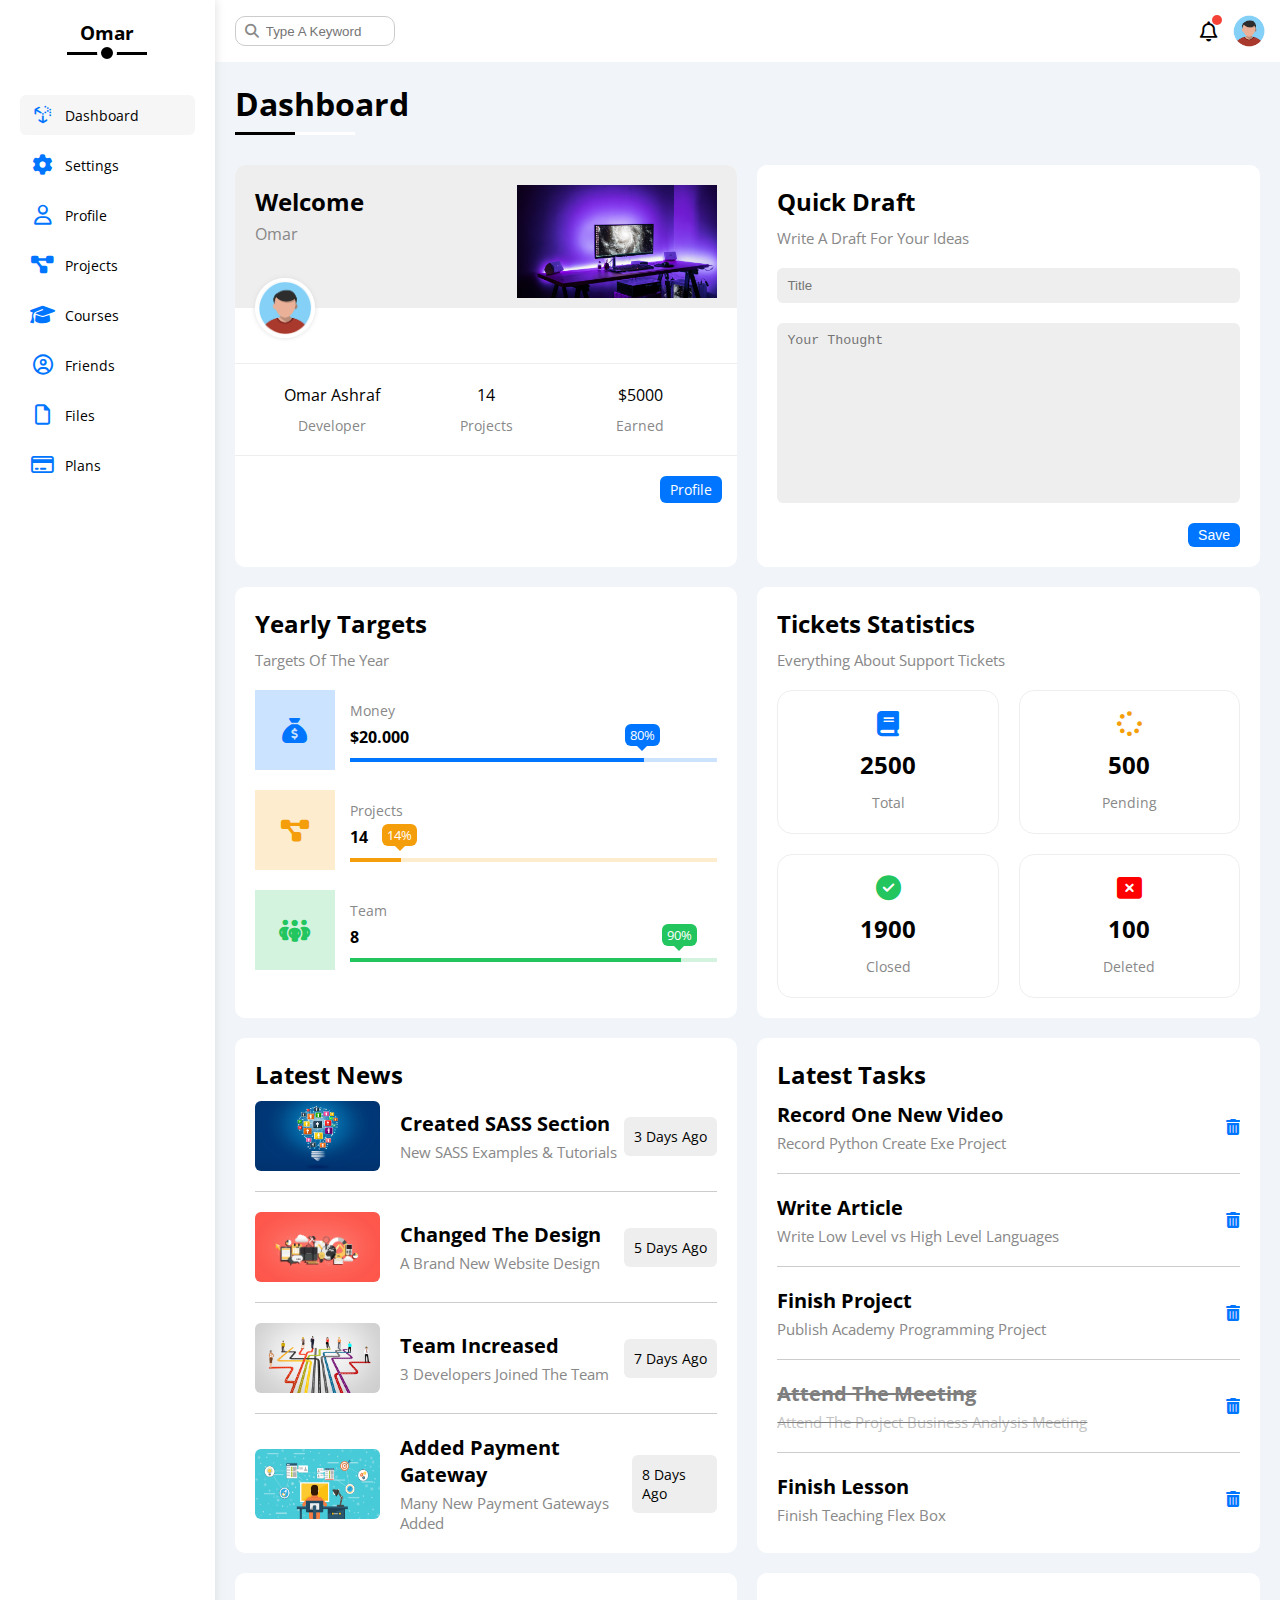
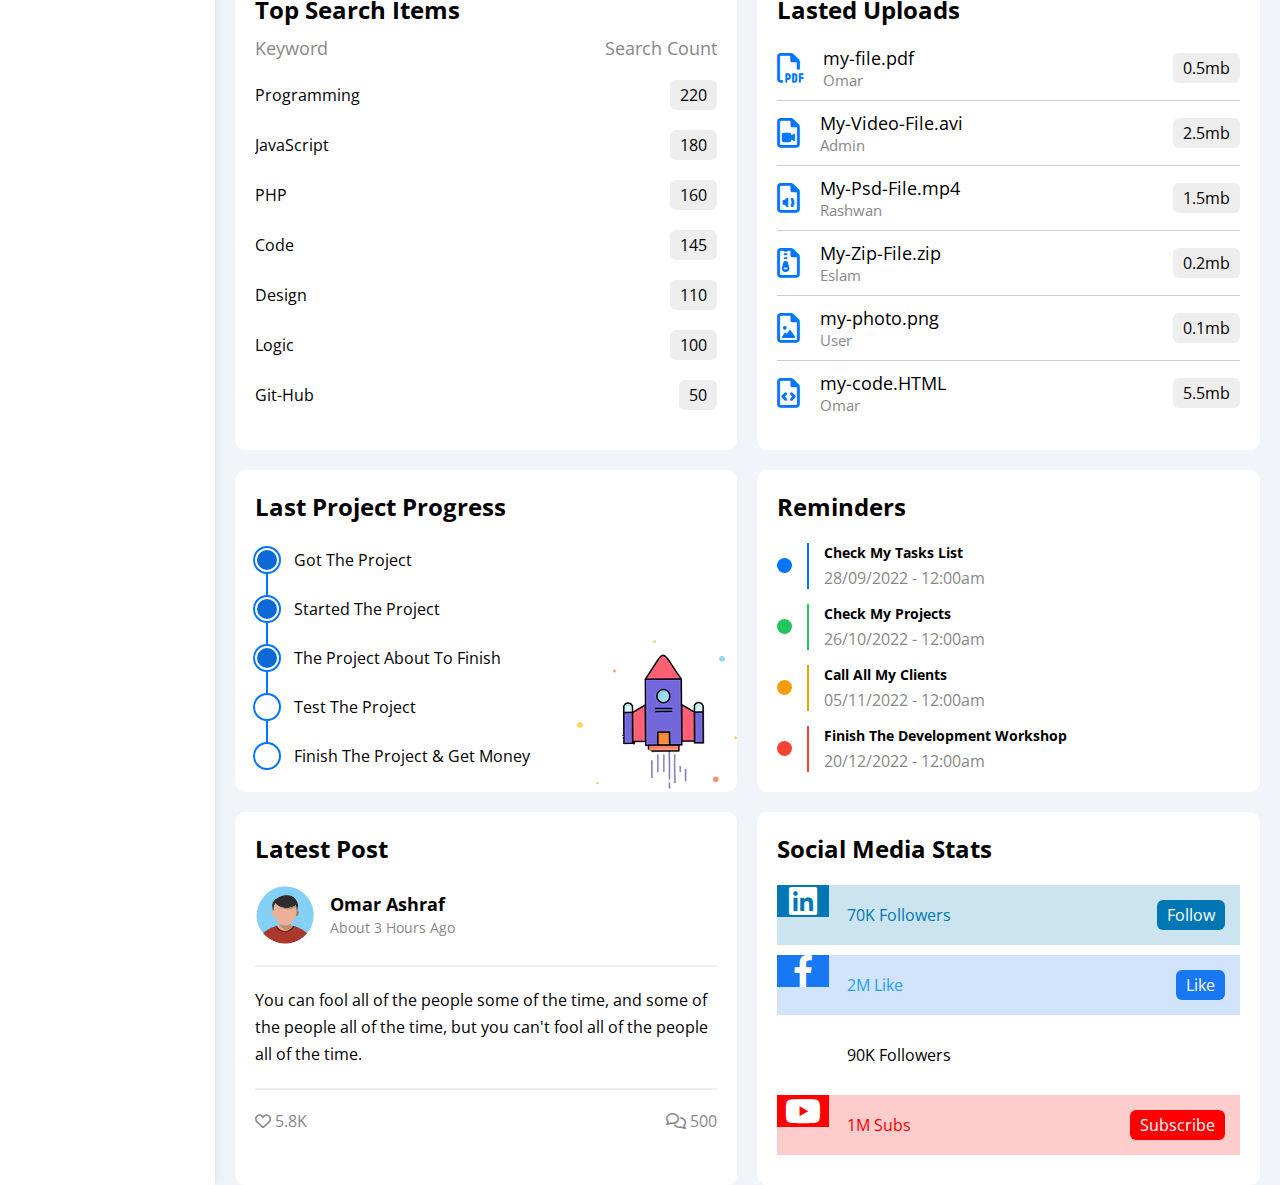
==== commit 7ffa102b: "Upload files" ====
--- a/index.html
+++ b/index.html
@@ -450,6 +450,31 @@
           </div>
         </div>
         <!-- End posts wedgit -->
+        <!-- Start Social Media -->
+        <div class="social-media p-20 bg-white rad-10 p-relative">
+          <h2 class="mt-0 mb-25">Social Media Stats</h2>
+          <div class="box linkedin p-15 p-relative mb-10 between-flex">
+            <i class="fa-brands fa-linkedin fa-2x c-white h-full center-flex"></i>
+            <span>70K Followers</span>
+            <a class="fs-13 c-white btn-shape" href="#">Follow</a>
+          </div>
+          <div class="box facebook p-15 p-relative mb-10 between-flex">
+            <i class="fa-brands fa-facebook-f fa-2x c-white h-full center-flex"></i>
+            <span>2M Like</span>
+            <a class="fs-13 c-white btn-shape" href="#">Like</a>
+          </div>
+          <div class="box github p-15 p-relative mb-10 between-flex">
+            <i class="fa-brands fa-github fa-2x c-white h-full center-flex"></i>
+            <span>90K Followers</span>
+            <a class="fs-13 c-white btn-shape" href="#">Follow</a>
+          </div>
+          <div class="box youtube p-15 p-relative mb-10 between-flex">
+            <i class="fa-brands fa-youtube fa-2x c-white h-full center-flex"></i>
+            <span>1M Subs</span>
+            <a class="fs-13 c-white btn-shape" href="#">Subscribe</a>
+          </div>
+        </div>
+        <!-- End Social Media -->
       </div>
     </div>
   </DIV>
--- a/css/master.css
+++ b/css/master.css
@@ -549,6 +549,64 @@
 
 /* End posts wedgit */
 
+/* Start Social Media */
+.social-media .box {
+  padding-left: 70px;
+}
+
+.social-media .box i {
+  position: absolute;
+  left: 0;
+  top: 0;
+  width: 52px;
+  transition: 0.3s;
+}
+
+.social-media .box i:hover {
+  transform: rotate(5deg);
+}
+
+.social-media .twitter {
+  background-color: rgb(29 161 242 / 20%);
+  color: #1da1f2;
+}
+
+.social-media .twitter i,
+.social-media .twitter a {
+  background-color: #1da1f2;
+}
+
+.social-media .facebook {
+  background-color: rgb(24 119 242 / 20%);
+  color: #1da1f2;
+}
+
+.social-media .facebook i,
+.social-media .facebook a {
+  background-color: #1877f2;
+}
+
+.social-media .youtube {
+  background-color: rgb(255 0 0 / 20%);
+  color: #ff0000;
+}
+
+.social-media .youtube i,
+.social-media .youtube a {
+  background-color: #ff0000;
+}
+
+.social-media .linkedin {
+  background-color: rgb(0 119 181 / 20%);
+  color: #0077b5;
+}
+
+.social-media .linkedin i,
+.social-media .linkedin a {
+  background-color: #0077b5;
+}
+
+/* End Social Media */
 /* Start animation */
 @keyframes flasing {
   from {
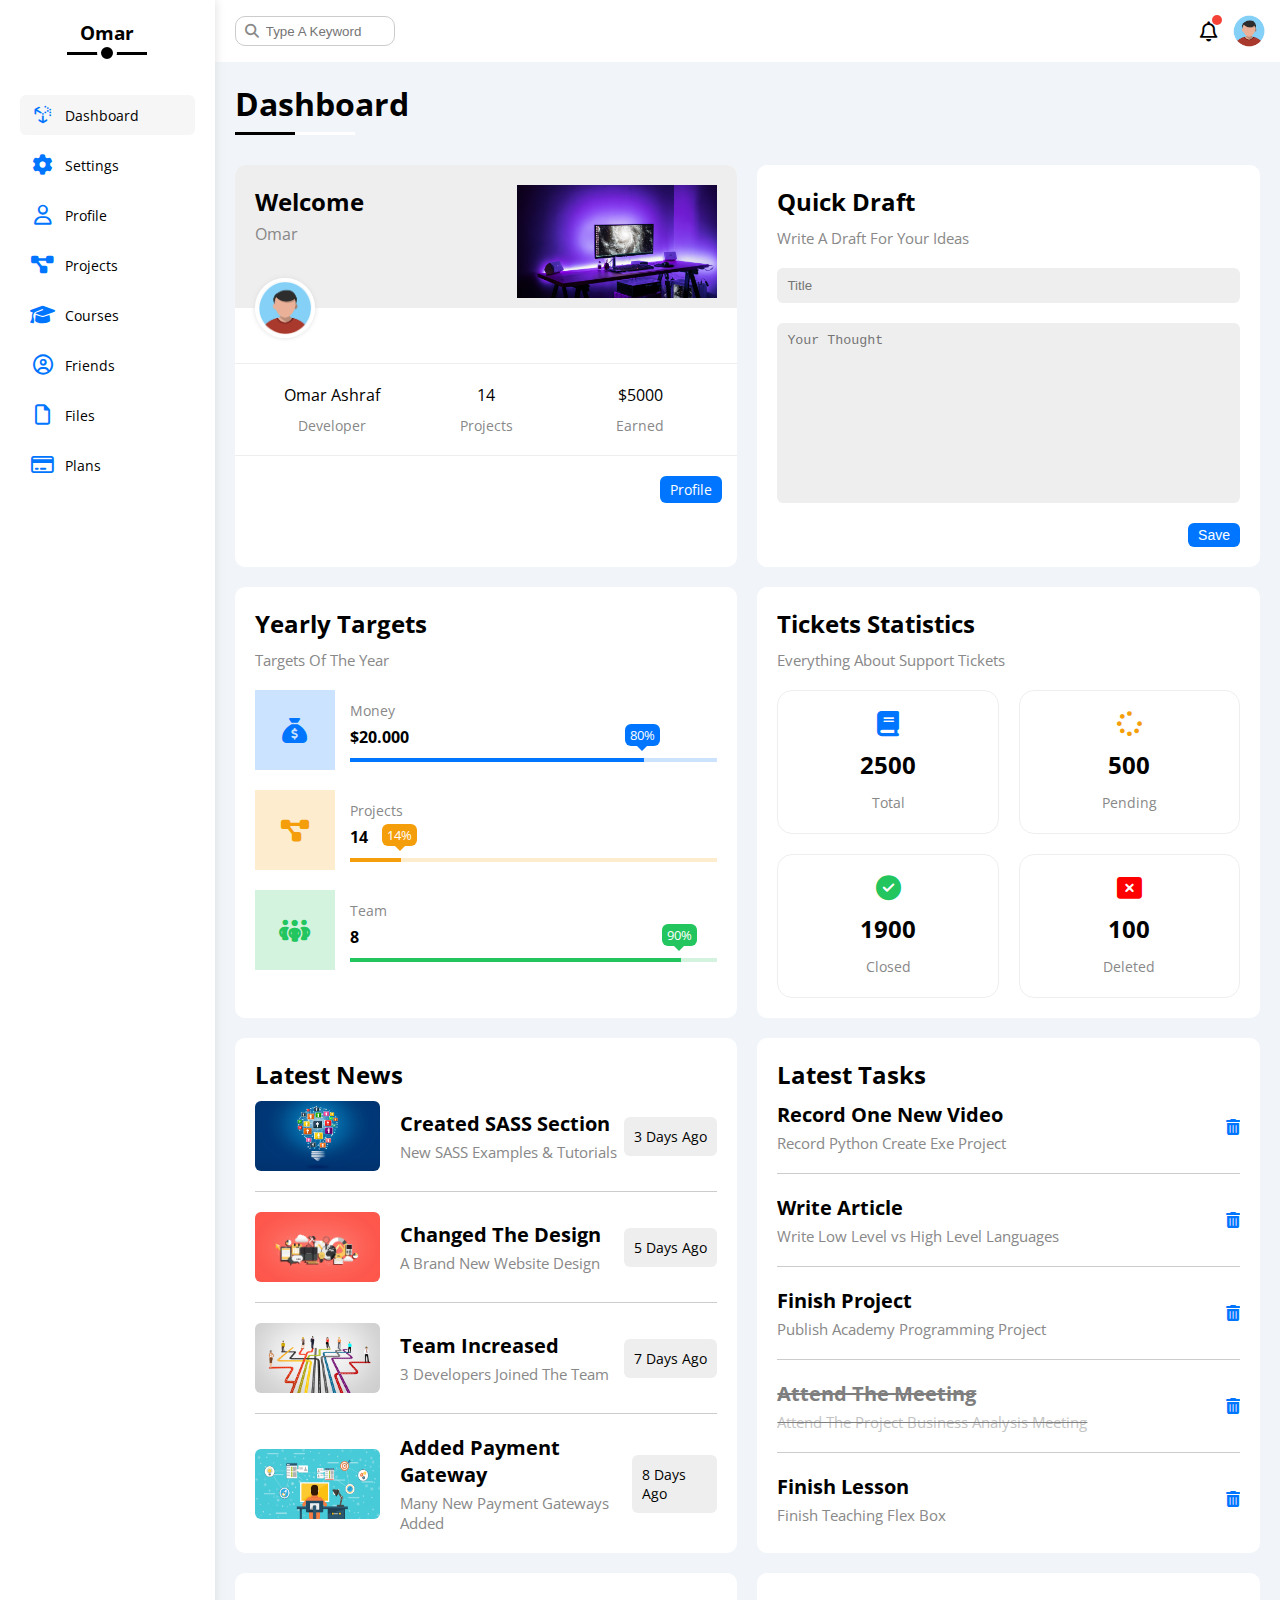
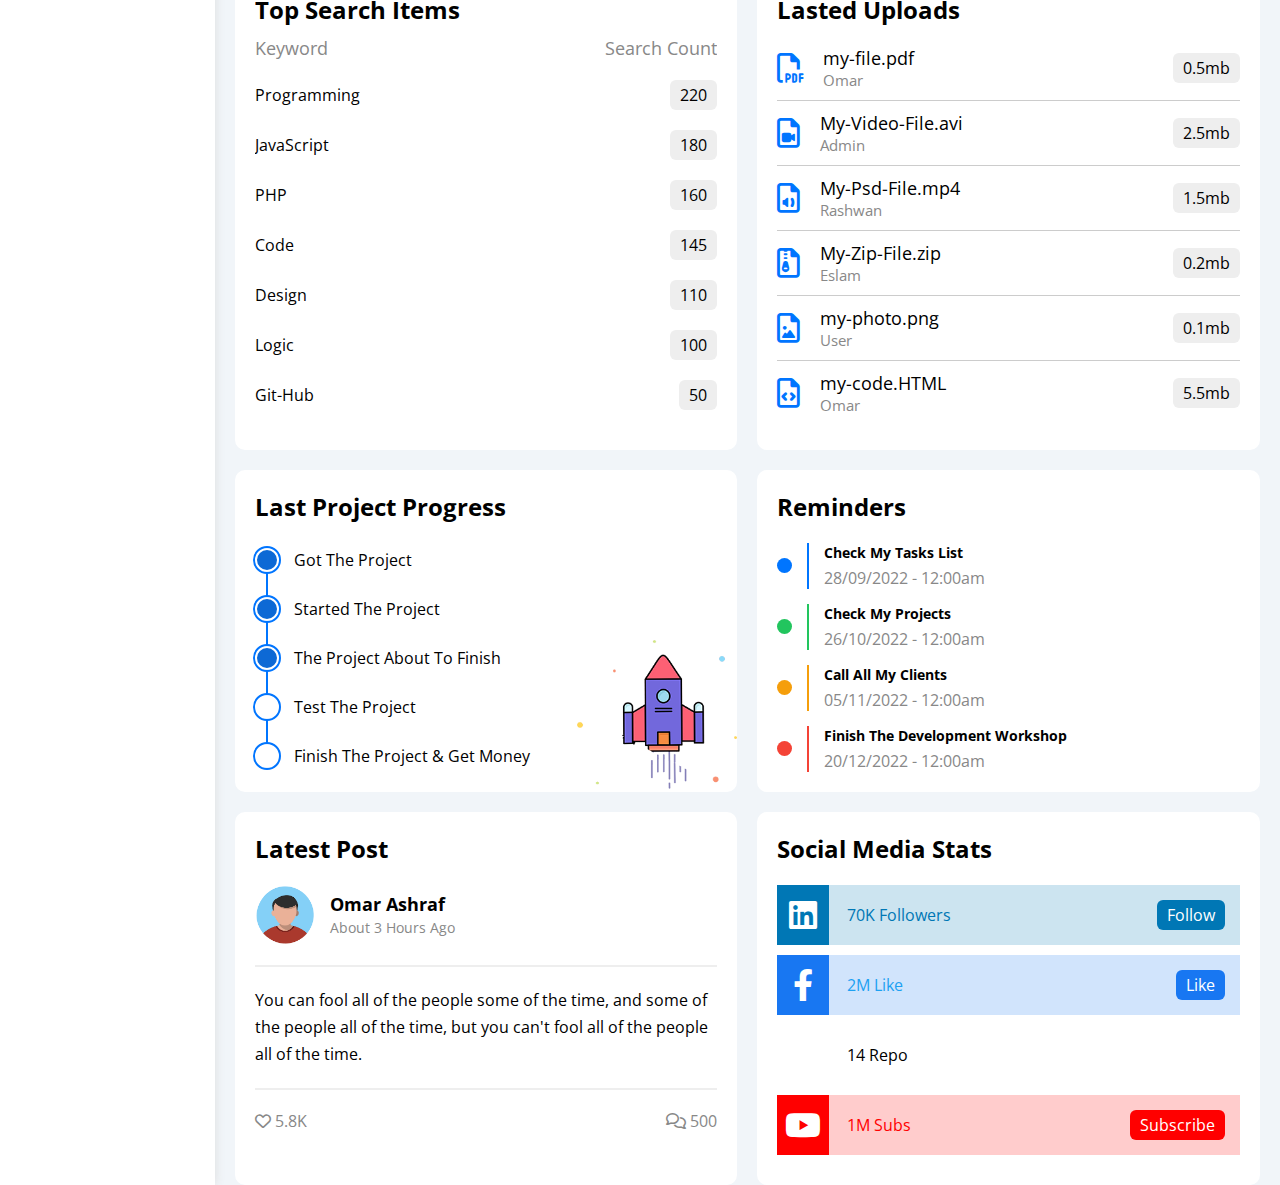
==== commit 9126ac77: "Upload files" ====
--- a/index.html
+++ b/index.html
@@ -465,8 +465,8 @@
           </div>
           <div class="box github p-15 p-relative mb-10 between-flex">
             <i class="fa-brands fa-github fa-2x c-white h-full center-flex"></i>
-            <span>90K Followers</span>
-            <a class="fs-13 c-white btn-shape" href="#">Follow</a>
+            <span>14 Repo</span>
+            <a class="fs-13 c-white btn-shape" href="#">Code</a>
           </div>
           <div class="box youtube p-15 p-relative mb-10 between-flex">
             <i class="fa-brands fa-youtube fa-2x c-white h-full center-flex"></i>
--- a/css/framework.css
+++ b/css/framework.css
@@ -155,6 +155,10 @@
   width: fit-content;
 }
 
+.h-full {
+  height: 100%;
+}
+
 .b-none {
   border: none;
 }
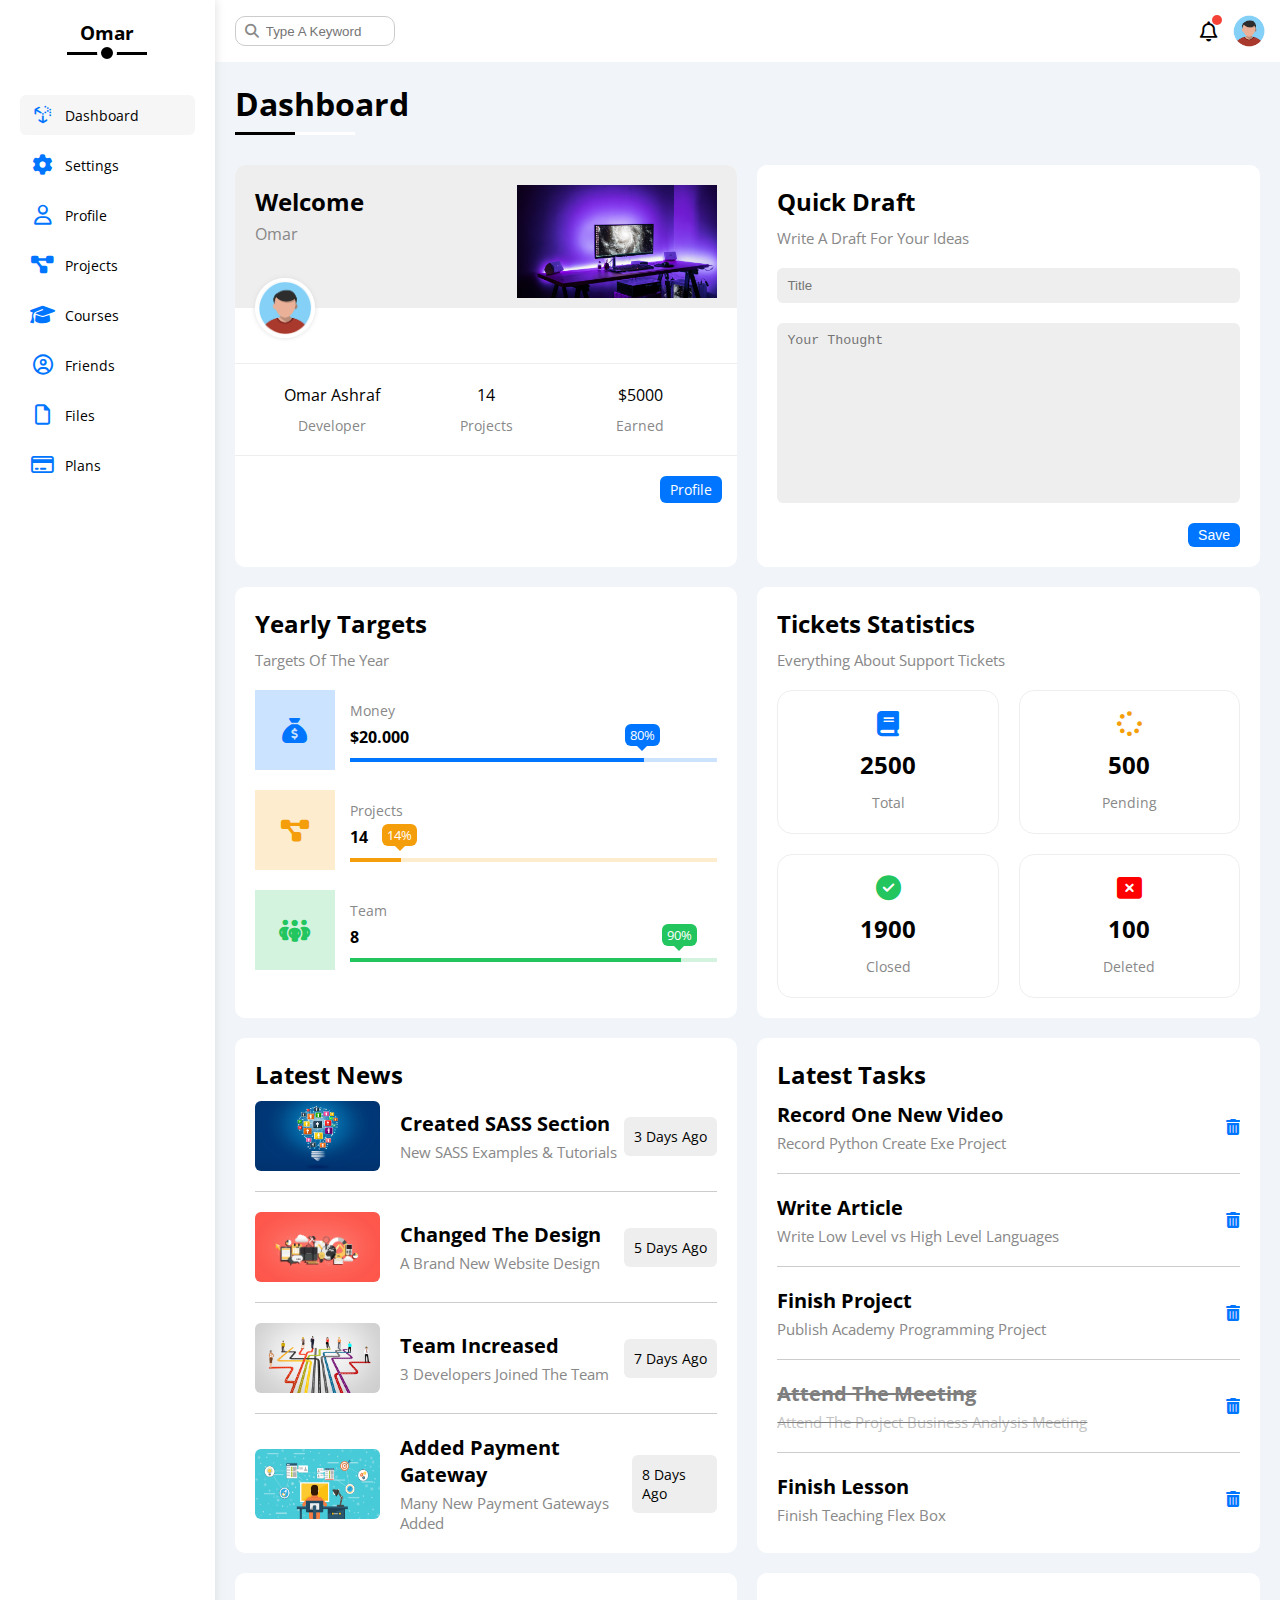
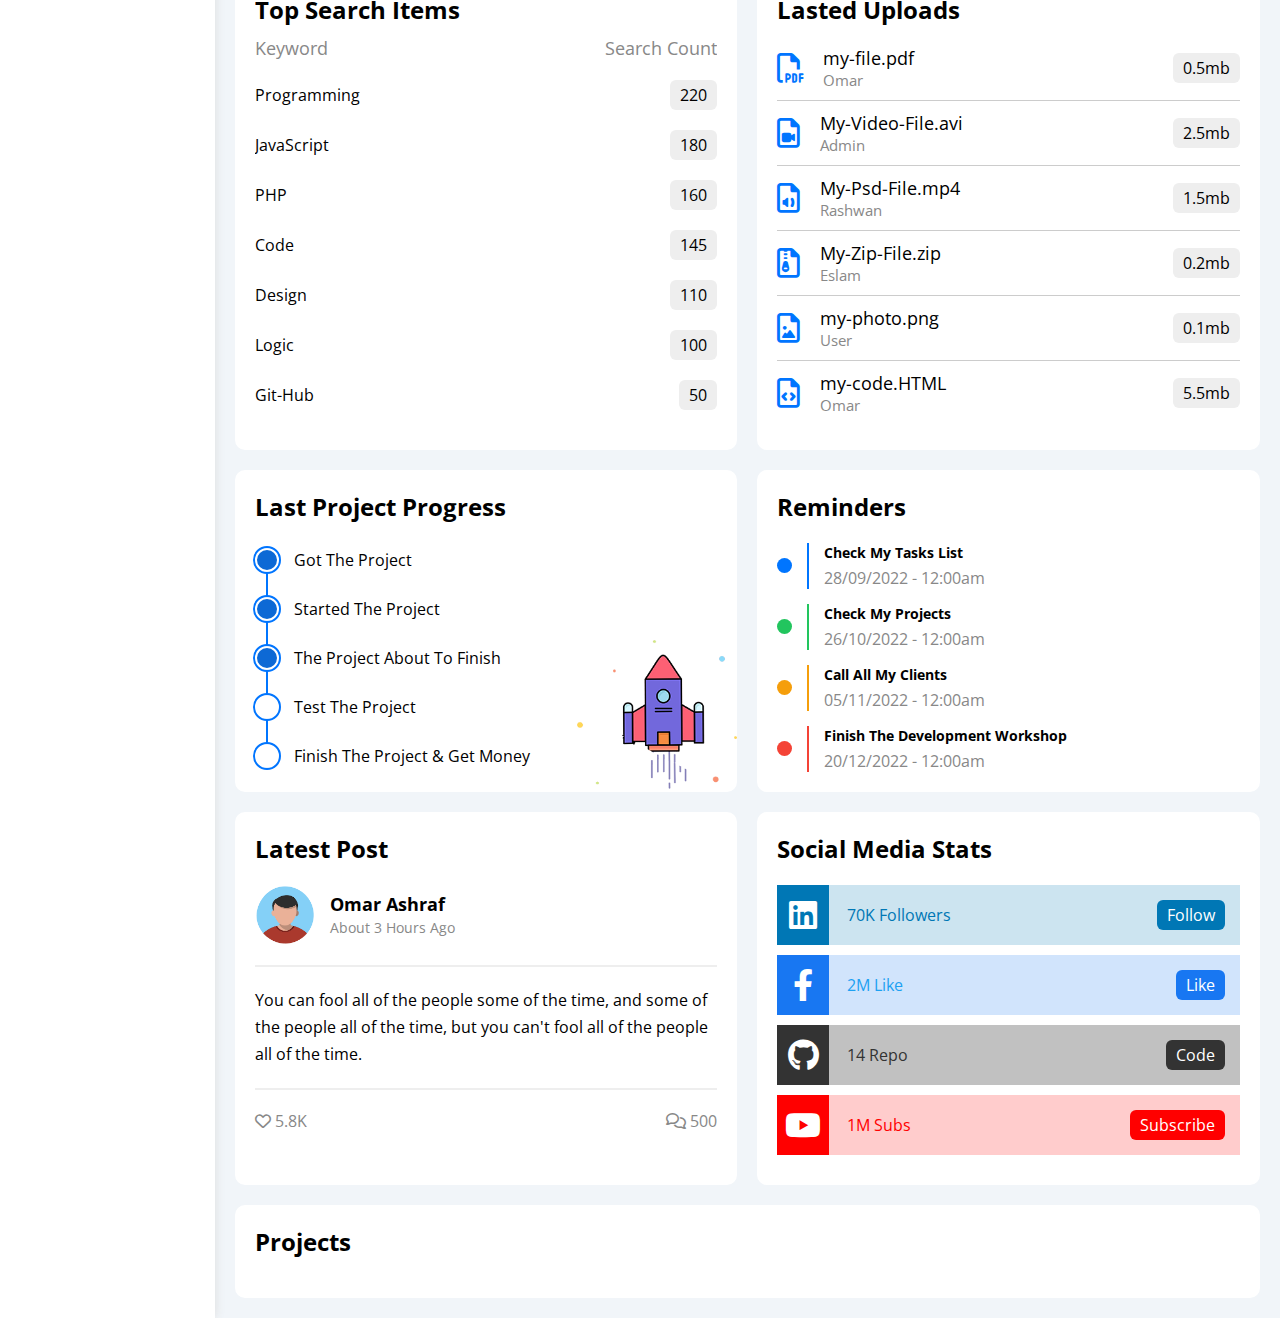
==== commit 6f23ddd8: "Upload Files" ====
--- a/index.html
+++ b/index.html
@@ -476,6 +476,11 @@
         </div>
         <!-- End Social Media -->
       </div>
+      <!-- Start project table -->
+      <div class="project p-20 bg-white rad-10 m-20">
+        <h2 class="mt-0 mb-20">Projects</h2>
+      </div>
+      <!-- End project table -->
     </div>
   </DIV>
 </body>
--- a/css/master.css
+++ b/css/master.css
@@ -566,14 +566,22 @@
   transform: rotate(5deg);
 }
 
-.social-media .twitter {
-  background-color: rgb(29 161 242 / 20%);
-  color: #1da1f2;
-}
-
-.social-media .twitter i,
-.social-media .twitter a {
-  background-color: #1da1f2;
+.social-media .box a {
+  transition: 0.3s;
+}
+
+.social-media .box a:hover {
+  transform: rotate(3deg);
+}
+
+.social-media .github {
+  background-color: rgb(51 51 51 / 30%);
+  color: #333;
+}
+
+.social-media .github i,
+.social-media .github a {
+  background-color: #333;
 }
 
 .social-media .facebook {
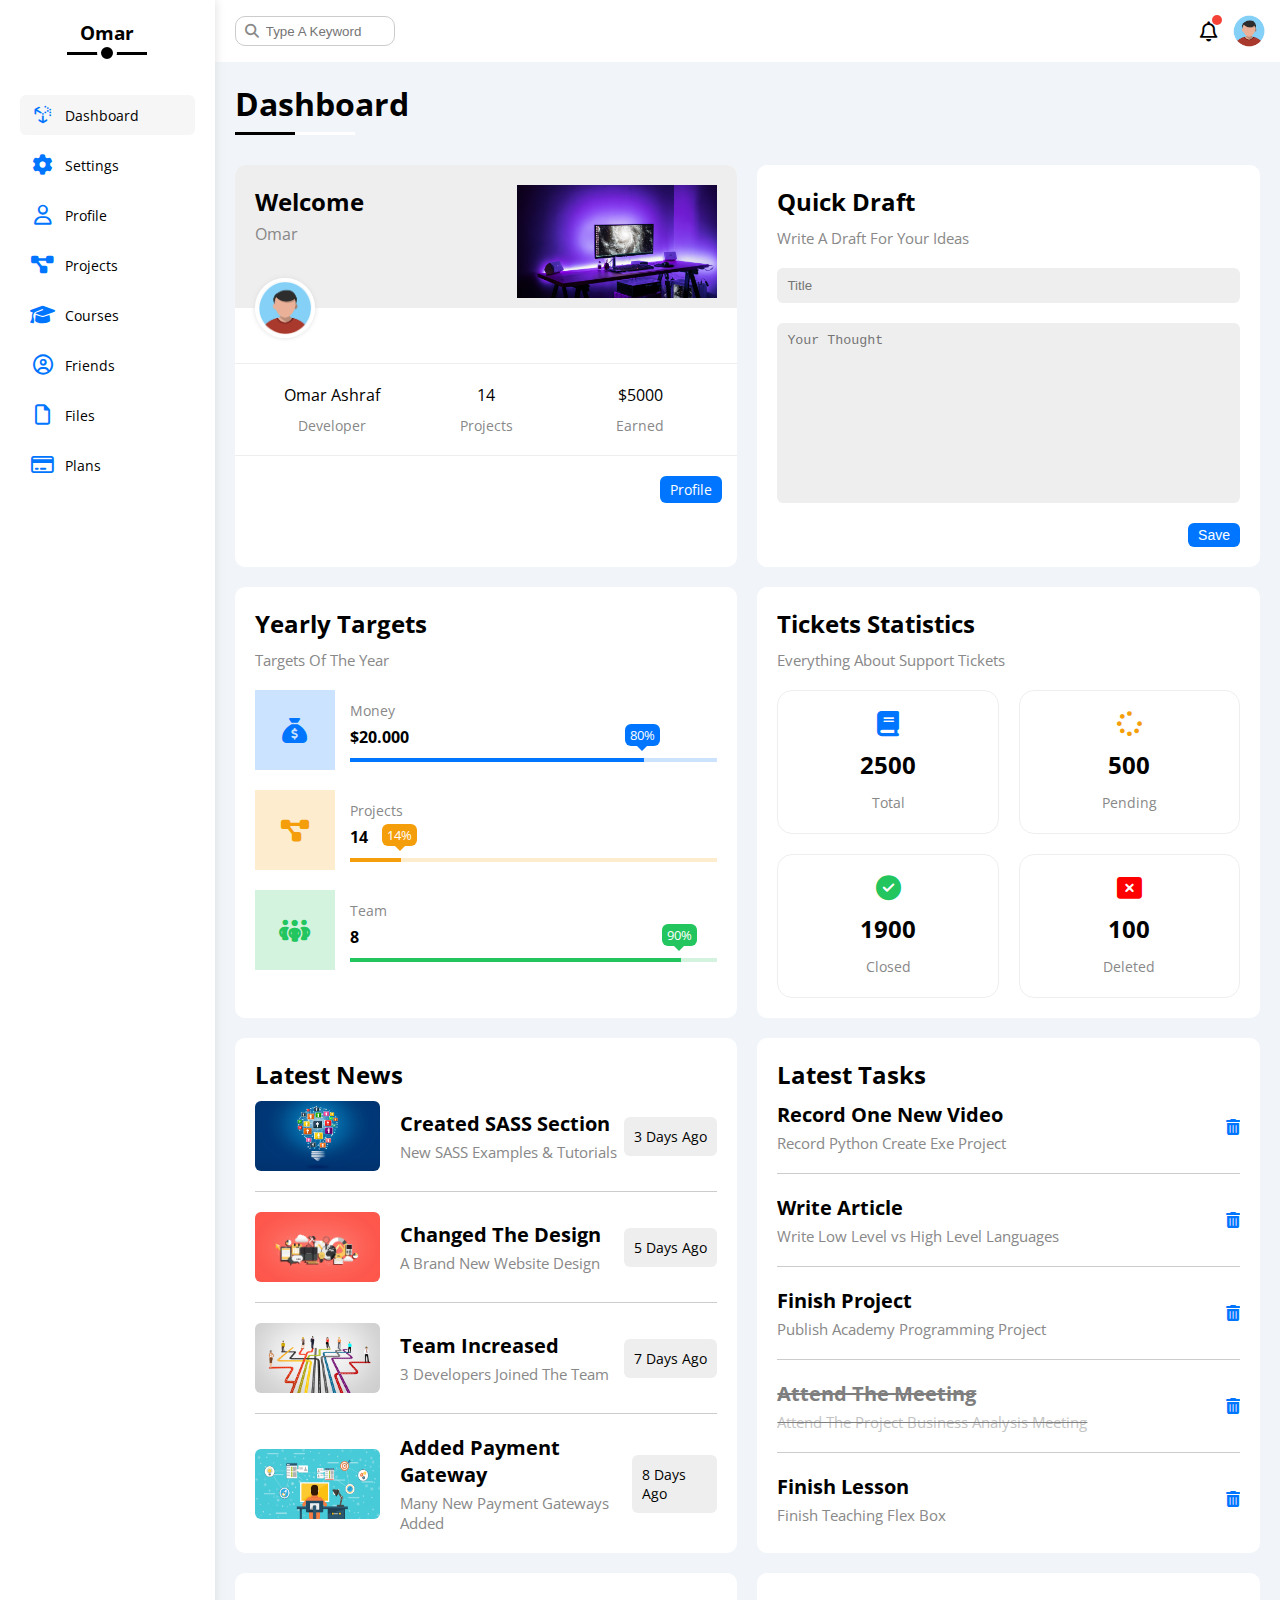
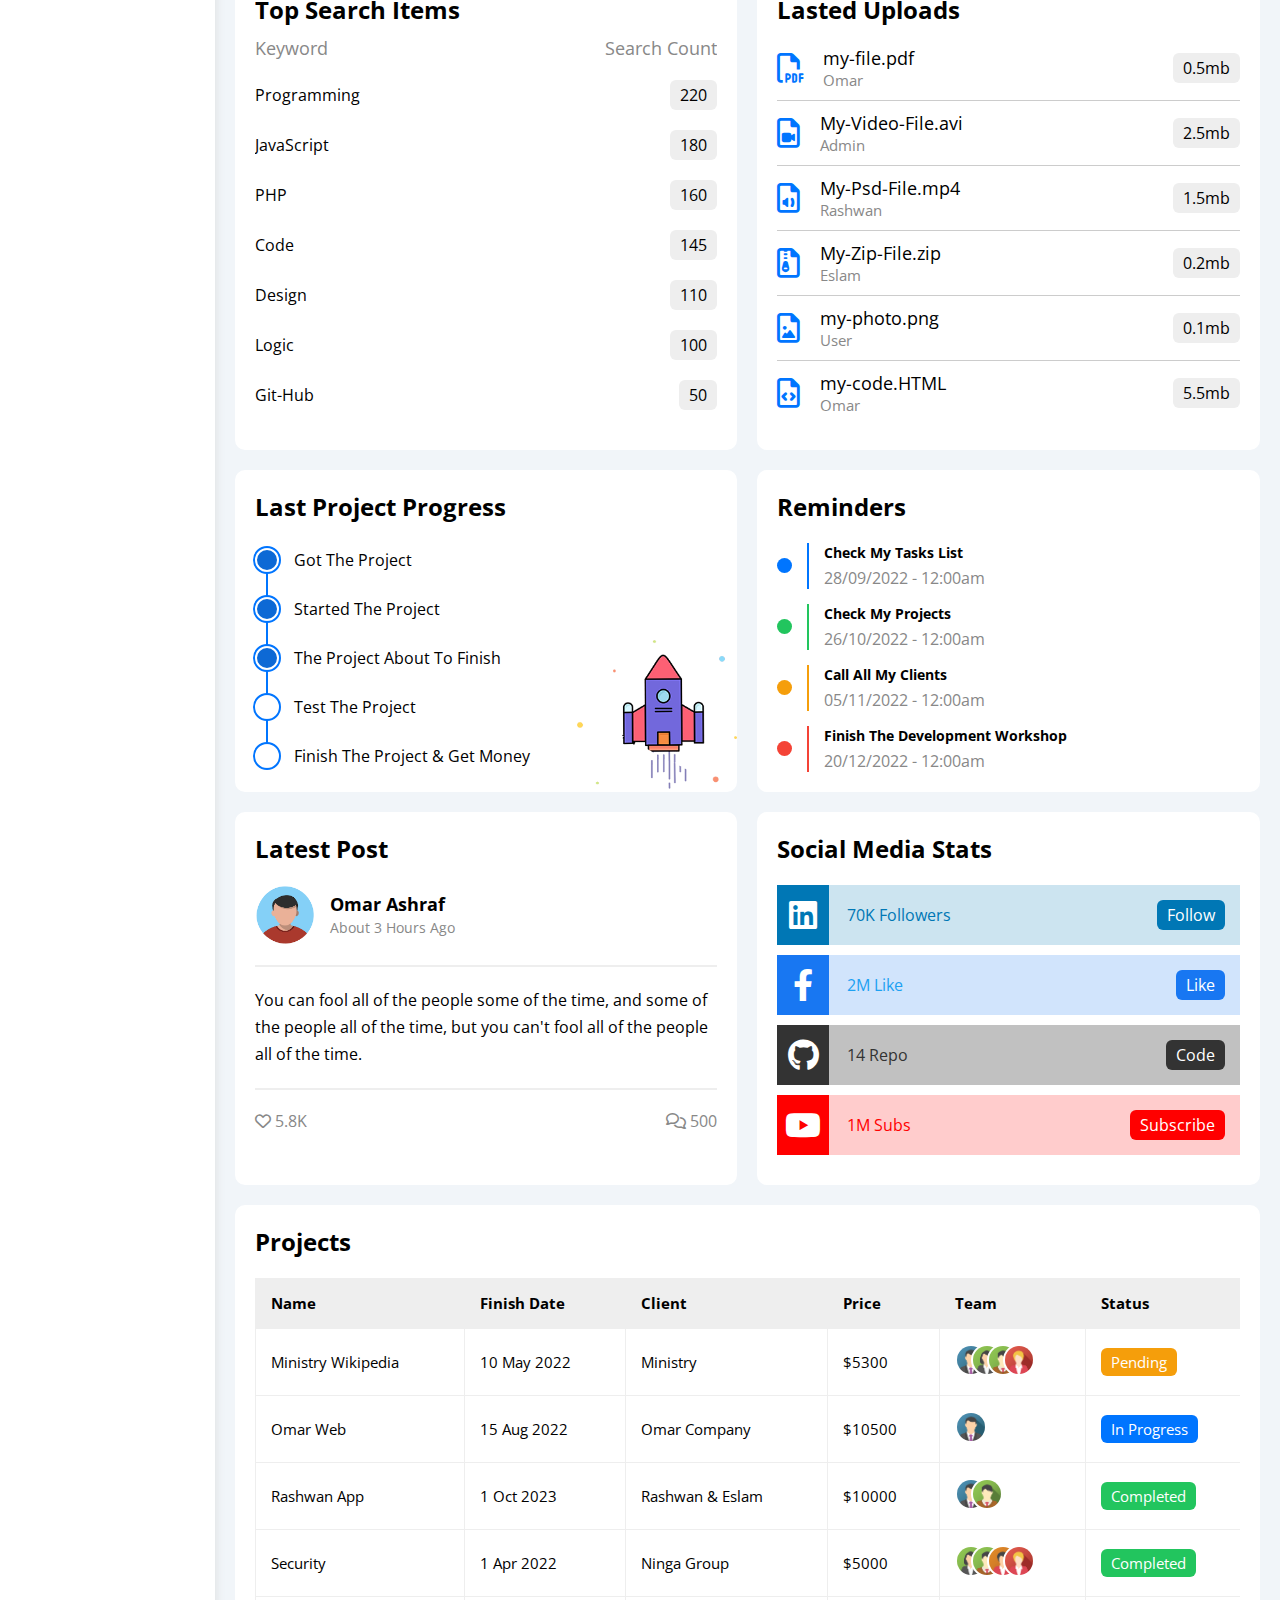
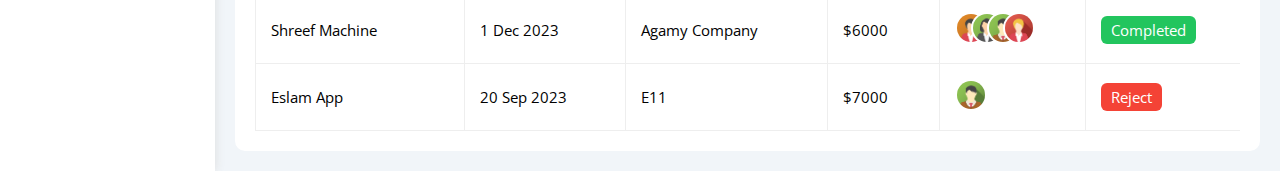
==== commit 9b9a2d0d: "Upload files" ====
--- a/index.html
+++ b/index.html
@@ -479,6 +479,104 @@
       <!-- Start project table -->
       <div class="project p-20 bg-white rad-10 m-20">
         <h2 class="mt-0 mb-20">Projects</h2>
+        <div class="responsive-table">
+          <table class="fs-15 w-full">
+            <thead>
+              <tr>
+                <td>Name</td>
+                <td>Finish Date</td>
+                <td>Client</td>
+                <td>Price</td>
+                <td>Team</td>
+                <td>Status</td>
+              </tr>
+            </thead>
+            <tbody>
+              <tr>
+                <td>Ministry Wikipedia</td>
+                <td>10 May 2022</td>
+                <td>Ministry</td>
+                <td>$5300</td>
+                <td>
+                  <img decoding="async" src="imgs/team-01.png" alt="" />
+                  <img decoding="async" src="imgs/team-02.png" alt="" />
+                  <img decoding="async" src="imgs/team-03.png" alt="" />
+                  <img decoding="async" src="imgs/team-05.png" alt="" />
+                </td>
+                <td>
+                  <span class="label btn-shape bg-orange c-white">Pending</span>
+                </td>
+              </tr>
+              <tr>
+                <td>Omar Web</td>
+                <td>15 Aug 2022</td>
+                <td>Omar Company</td>
+                <td>$10500</td>
+                <td>
+                  <img decoding="async" src="imgs/team-01.png" alt="" />
+                </td>
+                <td>
+                  <span class="label btn-shape bg-blue c-white">In Progress</span>
+                </td>
+              </tr>
+              <tr>
+                <td>Rashwan App</td>
+                <td>1 Oct 2023</td>
+                <td>Rashwan & Eslam</td>
+                <td>$10000</td>
+                <td>
+                  <img decoding="async" src="imgs/team-01.png" alt="" />
+                  <img decoding="async" src="imgs/team-03.png" alt="" />
+                </td>
+                <td>
+                  <span class="label btn-shape bg-green c-white">Completed</span>
+                </td>
+              </tr>
+              <tr>
+                <td>Security</td>
+                <td>1 Apr 2022</td>
+                <td>Ninga Group</td>
+                <td>$5000</td>
+                <td>
+                  <img decoding="async" src="imgs/team-02.png" alt="" />
+                  <img decoding="async" src="imgs/team-03.png" alt="" />
+                  <img decoding="async" src="imgs/team-04.png" alt="" />
+                  <img decoding="async" src="imgs/team-05.png" alt="" />
+                </td>
+                <td>
+                  <span class="label btn-shape bg-green c-white">Completed</span>
+                </td>
+              </tr>
+              <tr>
+                <td>Shreef Machine</td>
+                <td>1 Dec 2023</td>
+                <td>Agamy Company</td>
+                <td>$6000</td>
+                <td>
+                  <img decoding="async" src="imgs/team-04.png" alt="" />
+                  <img decoding="async" src="imgs/team-02.png" alt="" />
+                  <img decoding="async" src="imgs/team-03.png" alt="" />
+                  <img decoding="async" src="imgs/team-05.png" alt="" />
+                </td>
+                <td>
+                  <span class="label btn-shape bg-green c-white">Completed</span>
+                </td>
+              </tr>
+              <tr>
+                <td>Eslam App</td>
+                <td>20 Sep 2023</td>
+                <td>E11</td>
+                <td>$7000</td>
+                <td>
+                  <img decoding="async" src="imgs/team-03.png" alt="" />
+                </td>
+                <td>
+                  <span class="label btn-shape bg-red c-white">Reject</span>
+                </td>
+              </tr>
+            </tbody>
+          </table>
+        </div>
       </div>
       <!-- End project table -->
     </div>
--- a/css/master.css
+++ b/css/master.css
@@ -615,6 +615,53 @@
 }
 
 /* End Social Media */
+
+/* Start projects */
+.project .responsive-table {
+  overflow-x: auto;
+}
+
+.project table {
+  min-width: 1000px;
+  border-spacing: 0;
+}
+
+.project thead td {
+  background-color: #eee;
+  font-weight: bold;
+}
+
+.project table td {
+  padding: 15px;
+}
+
+.project table td {
+  border-bottom: 1px solid #eee;
+  border-left: 1px solid #eee;
+  transition: var(--main-transition);
+}
+
+.project table tbody tr td:last-child {
+  border-right: 1px solid #eee;
+}
+
+.project tbody tr:hover td {
+  background-color: #faf7f7;
+}
+
+.project table img {
+  width: 32px;
+  height: 32px;
+  border-radius: 50%;
+  padding: 2px;
+  background-color: white;
+}
+
+.project table img:not(:first-child) {
+  margin-left: -20px;
+}
+
+/* End projects */
 /* Start animation */
 @keyframes flasing {
   from {
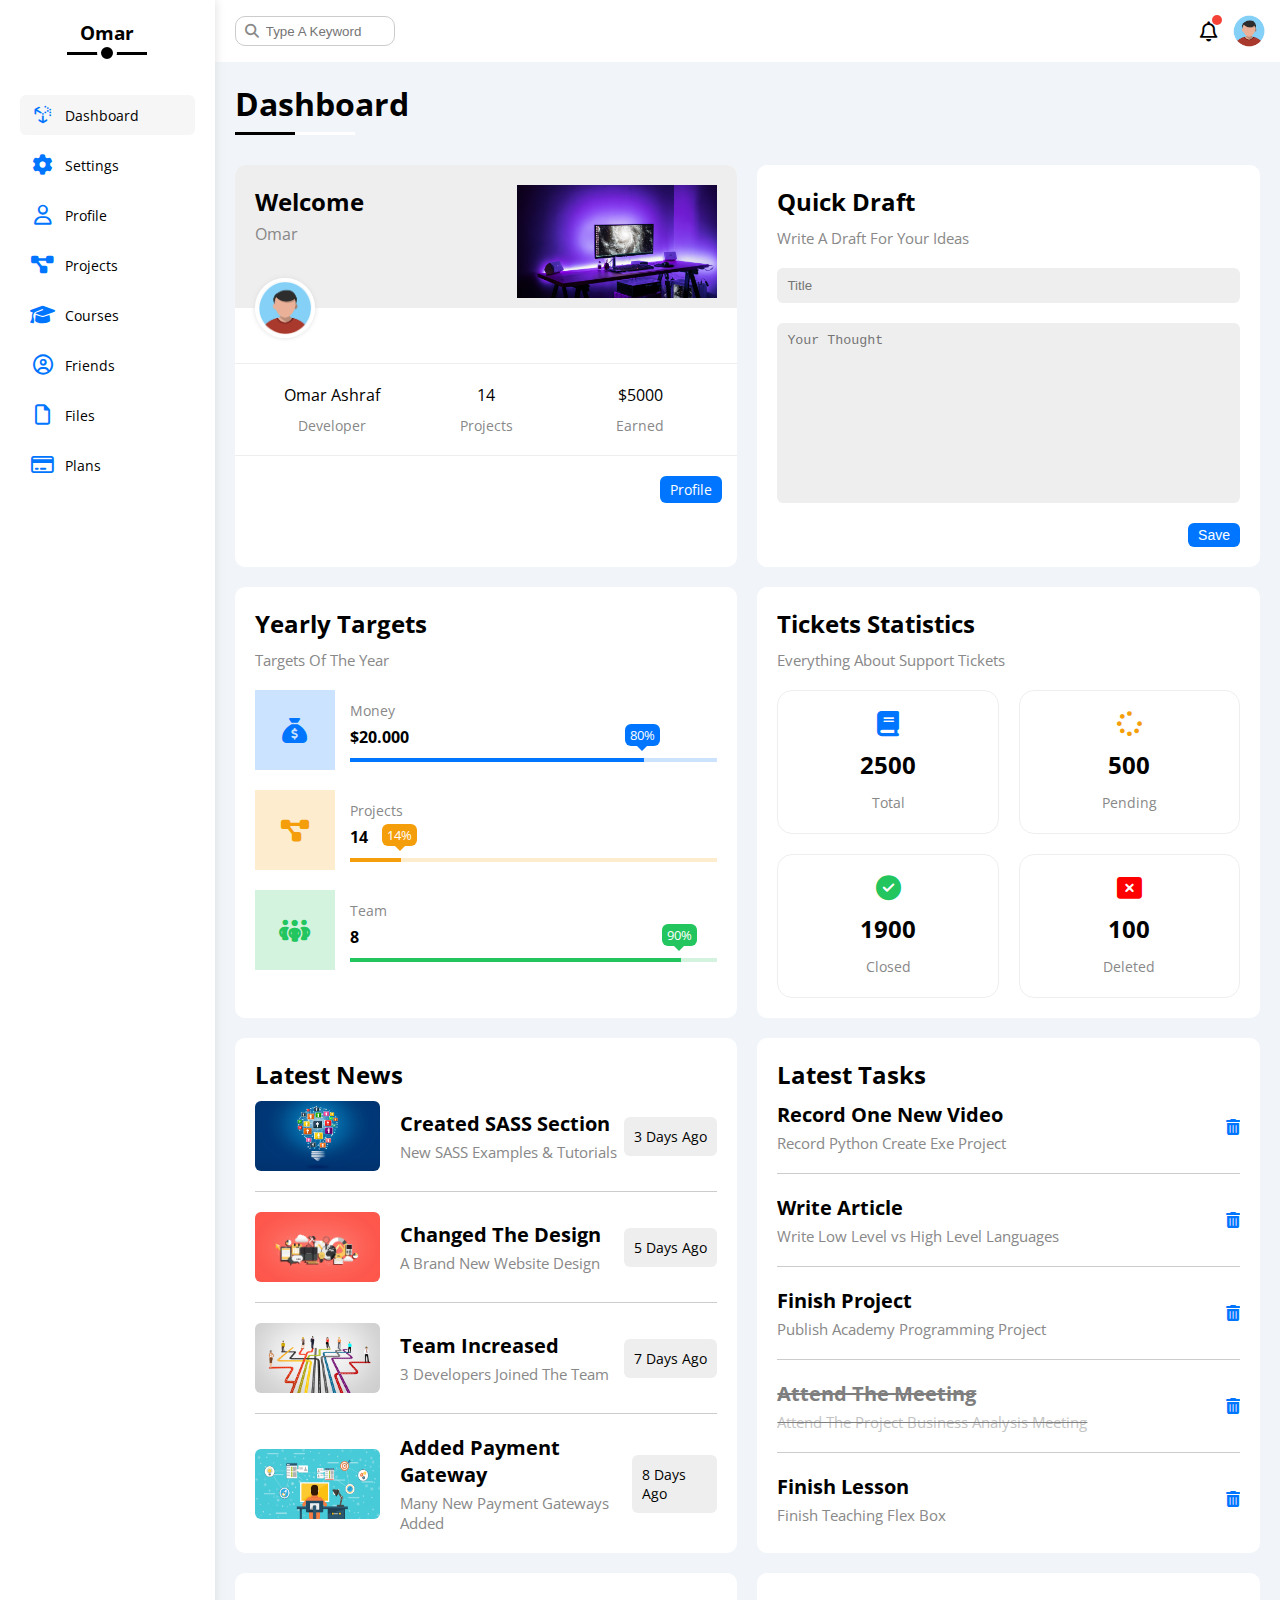
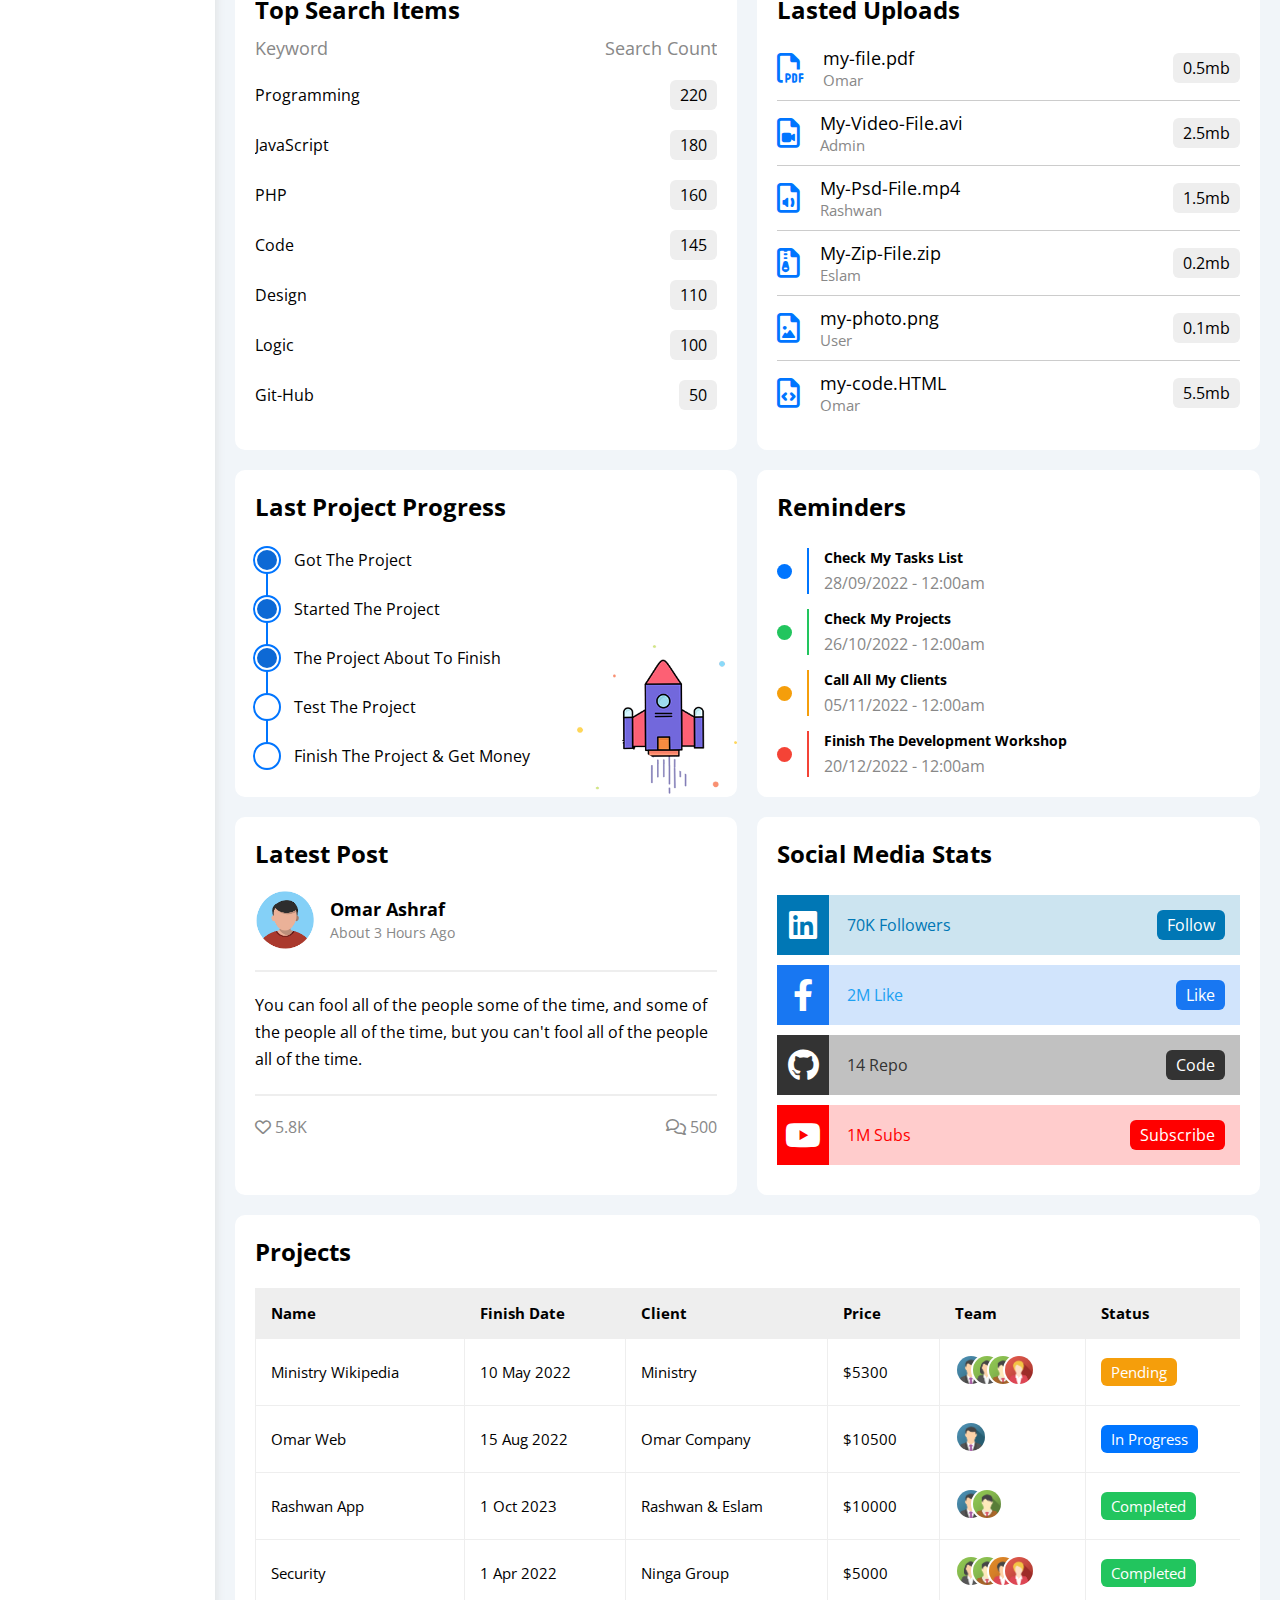
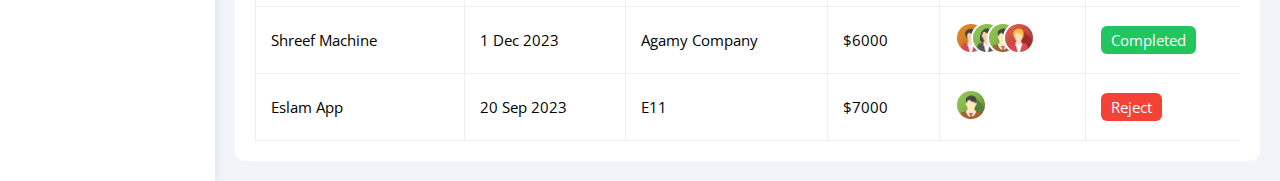
==== commit 32e0cdfc: "Upload files" ====
--- a/index.html
+++ b/index.html
@@ -9,6 +9,7 @@
   <link rel="stylesheet" href="css/all.min.css">
   <link rel="stylesheet" href="css/framework.css">
   <link rel="stylesheet" href="css/master.css">
+  <link rel="website icon" type="png" href="imgs/Dash_icon.jpg" />
   <!-- Google Fonts -->
   <link rel="preconnect" href="https://fonts.googleapis.com" />
   <link rel="preconnect" href="https://fonts.gstatic.com" crossorigin />
--- a/css/framework.css
+++ b/css/framework.css
@@ -83,6 +83,10 @@
   margin: 0;
 }
 
+.m-15 {
+  margin: 15px;
+}
+
 .mt-0 {
   margin-top: 0;
 }
@@ -135,16 +139,40 @@
   margin-left: auto;
 }
 
+.mb-0 {
+  margin-bottom: 0;
+}
+
+.mb-5 {
+  margin-bottom: 5px;
+}
+
+.mb-8 {
+  margin-bottom: 8px;
+}
+
+.mb-10 {
+  margin-bottom: 10px;
+}
+
+.mb-15 {
+  margin-bottom: 15px;
+}
+
 .mb-20 {
   margin-bottom: 20px;
 }
 
-.mb-10 {
-  margin-bottom: 10px;
-}
-
-.mb-5 {
-  margin-bottom: 5px;
+.mb-25 {
+  margin-bottom: 25px;
+}
+
+.w-100 {
+  width: 100px;
+}
+
+.h-100 {
+  height: 100px;
 }
 
 .w-full {
@@ -235,6 +263,10 @@
   position: relative;
 }
 
+.p-absolute {
+  position: absolute;
+}
+
 /* End position */
 
 /* Start font */
@@ -262,6 +294,10 @@
   font-size: 18px;
 }
 
+.fs-19 {
+  font-size: 19px;
+}
+
 .fs-20 {
   font-size: 20px;
 }
@@ -277,6 +313,10 @@
 
 .fw-bold {
   font-weight: bold;
+}
+
+.lh-7 {
+  line-height: 1.7;
 }
 
 @media(max-width:767px) {
@@ -322,4 +362,12 @@
   border-radius: 6px;
 }
 
+.border-ccc {
+  border: 1px solid #ccc;
+}
+
+.border-eee {
+  border: 1px solid #eee;
+}
+
 /* End componant */--- a/css/master.css
+++ b/css/master.css
@@ -662,6 +662,789 @@
 }
 
 /* End projects */
+/* Start settings */
+.settings-page {
+  grid-template-columns: repeat(auto-fill, minmax(500px, 1fr));
+}
+
+@media (max-width:767px) {
+  .settings-page {
+    grid-template-columns: minmax(100px, 1fr);
+    margin-left: 10px;
+    margin-right: 10px;
+    gap: 10px;
+  }
+}
+
+.settings-page textarea {
+  border: 1px solid #ccc;
+  resize: none;
+  min-height: 130px;
+}
+
+.settings-page .email {
+  display: inline-flex;
+  width: calc(100% - 81px);
+}
+
+.settings-page a.email-b {
+  color: white;
+  background-color: var(--blue-color);
+  padding: 10px;
+  border-radius: 6px;
+}
+
+.settings-page a.email-b:hover {
+  background-color: var(--blue-alt-color);
+  transition: var(--main-transition);
+}
+
+.settings-page a.device {
+  color: white;
+  background-color: var(--grey-color);
+}
+
+.settings-page a.device:hover {
+  background-color: rgb(90, 87, 87);
+  transition: var(--main-transition);
+}
+
+.settings-page .social-boxs i {
+  width: 40px;
+  height: 40px;
+  border-radius: 6px 0 0 6px;
+  margin-left: 0;
+  background-color: #f6f6f6;
+  border: 1px solid #ccc;
+  transition: var(--main-transition);
+}
+
+.settings-page .social-boxs input {
+  height: 40px;
+  padding-left: 10px;
+  border-radius: 0 6px 6px 0;
+  border: 1px solid #ccc;
+}
+
+.settings-page .social-boxs input.one {
+  outline-color: #1da1f2;
+}
+
+.settings-page .social-boxs input.two {
+  outline-color: blue;
+}
+
+.settings-page .social-boxs input.three {
+  outline-color: #0077b5;
+}
+
+.settings-page .social-boxs input.four {
+  outline-color: #333;
+}
+
+.settings-page .social-boxs>div:focus-within i.one {
+  color: #1da1f2;
+}
+
+.settings-page .social-boxs>div:focus-within i.two {
+  color: blue;
+}
+
+.settings-page .social-boxs>div:focus-within i.three {
+  color: #0077b5;
+}
+
+.settings-page .social-boxs>div:focus-within i.four {
+  color: #333;
+}
+
+.wedgit-control .control input {
+  -webkit-appearance: none;
+  appearance: none;
+}
+
+.wedgit-control .control label {
+  padding-left: 30px;
+  position: relative;
+  cursor: pointer;
+}
+
+.wedgit-control .control label::before {
+  content: "";
+  position: absolute;
+  left: 0;
+  top: 50%;
+  border: 2px solid #ccc;
+  width: 14px;
+  height: 14px;
+  margin-top: -9px;
+  border-radius: 4px;
+}
+
+.wedgit-control .control label:hover::before {
+  border-color: var(--blue-alt-color);
+}
+
+.wedgit-control .control label::after {
+  font-family: var(--fa-style-family-classic);
+  content: "\f00c";
+  font-weight: 900;
+  position: absolute;
+  left: 0;
+  top: 50%;
+  margin-top: -9px;
+  font-size: 12px;
+  display: flex;
+  align-items: center;
+  justify-content: center;
+  background-color: var(--blue-color);
+  width: 18px;
+  height: 18px;
+  border-radius: 4px;
+  color: white;
+  transform: scale(0) rotate(360deg);
+  transition: var(--main-transition);
+}
+
+.wedgit-control .control input[type="checkbox"]:checked+label::after {
+  transform: scale(1);
+}
+
+.backup-control input[type="radio"] {
+  -webkit-appearance: none;
+  appearance: none;
+}
+
+.backup-control .date label {
+  padding-left: 30px;
+  cursor: pointer;
+  position: relative;
+}
+
+.backup-control .date label::before {
+  content: "";
+  position: absolute;
+  top: 50%;
+  left: 0;
+  margin-top: -11px;
+  width: 18px;
+  height: 18px;
+  border: 2px solid var(--grey-color);
+  border-radius: 50%;
+}
+
+.backup-control .date label::after {
+  content: "";
+  position: absolute;
+  left: 5px;
+  top: 5px;
+  width: 12px;
+  height: 12px;
+  background: var(--blue-color);
+  border-radius: 50%;
+  transition: 0.3s;
+  transform: scale(0);
+}
+
+.backup-control .date input[type="radio"]:checked+label::before {
+  border-color: var(--blue-color);
+}
+
+.backup-control .date input[type="radio"]:checked+label::after {
+  transform: scale(1);
+}
+
+.backup-control .servers {
+  border-top: 1px solid #eee;
+  padding-top: 20px;
+}
+
+@media (max-width: 767px) {
+  .backup-control .servers {
+    flex-wrap: wrap;
+  }
+}
+
+.backup-control .servers .server {
+  border: 2px solid #eee;
+  position: relative;
+}
+
+.backup-control .servers .server label {
+  cursor: pointer;
+}
+
+.backup-control .servers input[type="radio"]:checked+.server {
+  border-color: var(--blue-color);
+  color: var(--blue-color);
+}
+
+.toggle-checkbox {
+  -webkit-appearance: none;
+  appearance: none;
+  display: none;
+}
+
+.toggle-switch {
+  position: relative;
+  background-color: #ccc;
+  width: 78px;
+  height: 32px;
+  border-radius: 16px;
+  transition: var(--main-transition);
+  cursor: pointer;
+}
+
+.toggle-switch::before {
+  font-family: var(--fa-style-family-classic);
+  content: "\f00d";
+  font-weight: 900;
+  background-color: white;
+  border-radius: 50%;
+  width: 24px;
+  height: 24px;
+  position: absolute;
+  top: 4px;
+  left: 4px;
+  display: flex;
+  align-items: center;
+  justify-content: center;
+  color: #aaa;
+  transition: var(--main-transition);
+}
+
+.toggle-checkbox:checked+.toggle-switch {
+  background-color: var(--blue-color);
+}
+
+.toggle-checkbox:checked+.toggle-switch::before {
+  content: "\f00c";
+  left: 50px;
+  color: var(--blue-color);
+}
+
+/* End settings */
+/* Start profile */
+@media(max-width:767px) {
+  .profile-page .overview {
+    flex-direction: column;
+  }
+}
+
+.profile-page .avatar {
+  width: 300px;
+}
+
+@media(min-width:768px) {
+  .profile-page .avatar {
+    border-right: 2px solid #eee;
+  }
+}
+
+.profile-page .avatar>img {
+  width: 120px;
+  height: 120px;
+}
+
+.profile-page .avatar .level {
+  height: 6px;
+  overflow: hidden;
+  margin: auto;
+  width: 70%;
+}
+
+.profile-page .avatar .level span {
+  position: absolute;
+  left: 0;
+  top: 0;
+  border-radius: 6px;
+  height: 100%;
+  background-color: var(--blue-color);
+}
+
+.profile-page .info .box {
+  flex-wrap: wrap;
+  transition: var(--main-transition);
+  border-bottom: 1px solid #EEE;
+}
+
+.profile-page .info .box:hover {
+  background-color: #f9f9f9;
+}
+
+.profile-page .info .box>div {
+  min-width: 200px;
+  padding: 10px 0 0;
+}
+
+.profile-page .info .box .toggle-switch {
+  height: 20px;
+}
+
+@media(max-width:767px) {
+  .profile-page .info .box .toggle-switch {
+    margin: auto;
+  }
+}
+
+.profile-page .info .box .toggle-switch::before {
+  width: 12px;
+  height: 12px;
+  font-size: 8px;
+}
+
+.profile-page .info .box .toggle-checkbox:checked+.toggle-switch::before {
+  left: 62px;
+}
+
+.other-data .skills {
+  min-width: 350px;
+}
+
+@media(max-width: 767px) {
+  .profile-page .other-data {
+    flex-direction: column;
+  }
+}
+
+.other-data .skills li:not(:last-child) {
+  margin-bottom: 20px;
+  padding-bottom: 20px;
+  border-bottom: 1px solid #eeeaea;
+}
+
+.other-data .skills span {
+  padding: 5px 5px;
+  background-color: #eeeaea;
+  border-radius: 6px;
+  margin-right: 5px;
+}
+
+.profile-page .skills {
+  flex-grow: 1;
+}
+
+.profile-page .activites {
+  flex-grow: 2;
+}
+
+.profile-page .activity:not(:last-of-type) {
+  margin-bottom: 20px;
+  padding-bottom: 20px;
+  border-bottom: 1px solid #eee;
+}
+
+.profile-page .activity img {
+  width: 85px;
+  height: 64px;
+  margin-right: 20px;
+}
+
+@media(min-width:768px) {
+  .profile-page .activity .date {
+    margin-left: auto;
+    text-align: right;
+  }
+}
+
+@media(max-width:767px) {
+  .profile-page .activity {
+    flex-direction: column;
+  }
+
+  .profile-page .activity img {
+    margin-right: 0;
+    margin-bottom: 10px;
+  }
+
+  .profile-page .activity .date {
+    margin-top: 15px;
+  }
+}
+
+/* End profile */
+
+/* Start project-page */
+.project-page {
+  grid-template-columns: repeat(auto-fill, minmax(500px, 1fr));
+}
+
+@media(max-width:767px) {
+  .project-page {
+    grid-template-columns: minmax(200px, 1fr);
+    margin-left: 10px;
+    margin-right: 10px;
+    gap: 10px;
+  }
+}
+
+.project-page .project .date {
+  position: absolute;
+  right: 10px;
+  top: 10px;
+}
+
+.project-page .project {
+  font-weight: normal;
+}
+
+.project-page .project .team {
+  position: relative;
+  min-height: 80px;
+}
+
+.project-page .project .team a {
+  position: absolute;
+  left: 0;
+  bottom: 0;
+}
+
+.project-page .project .team a:nth-child(2) {
+  left: 25px;
+}
+
+.project-page .project .team a:nth-child(3) {
+  left: 50px;
+}
+
+.project-page .project .team a:nth-child(4) {
+  left: 75px;
+}
+
+.project-page .project .team a:nth-child(5) {
+  left: 100px;
+}
+
+.project-page .project .team a:hover {
+  z-index: 15;
+}
+
+.project-page .project .team img {
+  width: 40px;
+  height: 40px;
+  border-radius: 50%;
+  border: 2px solid white;
+}
+
+.project-page .project .do {
+  justify-content: flex-end;
+  border-top: 1px solid #eee;
+  margin-top: 15px;
+  padding-top: 15px;
+}
+
+@media(max-width:767px) {
+  .project-page .project .do {
+    flex-direction: column;
+  }
+}
+
+.project-page .project .do span {
+  padding: 3px 8px;
+  margin-left: 5px;
+  width: fit-content;
+}
+
+@media(max-width:767px) {
+  .project-page .project .do span:not(:last-child) {
+    margin-bottom: 15px;
+  }
+}
+
+@media(max-width:767px) {
+  .project-page .project .info {
+    flex-direction: column;
+  }
+}
+
+.project-page .project .info {
+  border-top: 1px solid #eee;
+  margin-top: 15px;
+  padding-top: 15px;
+}
+
+.project-page .project .prog {
+  height: 8px;
+  width: 260px;
+  position: relative;
+  border-radius: 6px;
+}
+
+@media(max-width:767px) {
+  .project-page .project .prog {
+    margin-bottom: 15PX;
+  }
+}
+
+.project-page .project .prog span {
+  position: absolute;
+  left: 0;
+  bottom: 0;
+  height: 100%;
+  border-radius: 6px 0 0 6px;
+}
+
+/* End project-page */
+/* Start Courses Page */
+.courses-page {
+  grid-template-columns: repeat(auto-fill, minmax(300px, 1fr));
+}
+
+@media (max-width: 767px) {
+  .courses-page {
+    grid-template-columns: minmax(200px, 1fr);
+    margin-left: 10px;
+    margin-right: 10px;
+    gap: 10px;
+  }
+}
+
+.courses-page .course {
+  overflow: hidden;
+}
+
+.courses-page .course .cover {
+  max-width: 100%;
+  width: 345px;
+  height: 200px;
+}
+
+.courses-page .course .instructor {
+  position: absolute;
+  width: 64px;
+  height: 64px;
+  border-radius: 50%;
+  top: 20px;
+  left: 20px;
+  border: 2px solid white;
+}
+
+.courses-page .course .description {
+  line-height: 1.6;
+}
+
+.courses-page .course .info {
+  border-top: 1px solid #eee;
+  font-size: 13px;
+}
+
+.courses-page .course .info .title {
+  position: absolute;
+  top: -13px;
+  left: 50%;
+  transform: translateX(-50%);
+  font-size: 13px;
+}
+
+/* End Courses Page */
+
+/* Start Friends Page */
+.friends-page {
+  grid-template-columns: repeat(auto-fill, minmax(300px, 1fr));
+}
+
+@media (max-width: 767px) {
+  .friends-page {
+    grid-template-columns: minmax(200px, 1fr);
+    margin-left: 10px;
+    margin-right: 10px;
+    gap: 10px;
+  }
+}
+
+.friends-page .contact {
+  position: absolute;
+  left: 10px;
+  top: 10px;
+}
+
+.friends-page .contact i {
+  color: var(--blue-color);
+  padding: 10px;
+  background-color: #eee;
+  border-radius: 50%;
+  cursor: pointer;
+  transition: var(--main-transition);
+}
+
+.friends-page .contact i:hover {
+  color: white;
+  background-color: var(--blue-color);
+  transform: translatey(5px);
+}
+
+.friends-page .friend .icons {
+  border-top: 1px solid #eee;
+  border-bottom: 1px solid #eee;
+  margin-top: 15px;
+  margin-bottom: 15px;
+  padding-top: 15px;
+  padding-bottom: 15px;
+}
+
+.friends-page .friend .icons i {
+  color: var(--blue-color);
+  margin-right: 5px;
+}
+
+.friends-page .friend .icons .vip {
+  position: absolute;
+  right: 0;
+  top: 50%;
+  transform: translateY(-50%);
+  font-size: 40px;
+  opacity: 0.3;
+}
+
+.friends-page .friend a {
+  transition: var(--main-transition);
+}
+
+.friends-page .friend a.pro:hover {
+  background-color: var(--blue-alt-color);
+}
+
+.friends-page .friend a.rem:hover {
+  background-color: rgb(170, 5, 5);
+}
+
+/* End Friends Page */
+/* Start File page */
+.files-page {
+  flex-direction: row-reverse;
+  align-items: flex-start;
+}
+
+@media (max-width: 767px) {
+  .files-page {
+    flex-direction: column;
+    align-items: normal;
+  }
+}
+
+.files-page .file-stats {
+  min-width: 260px;
+}
+
+.files-page .file-stats .icon {
+  width: 40px;
+  height: 40px;
+  margin-right: 15px;
+}
+
+.files-page .file-stats .size {
+  margin-left: auto;
+}
+
+.files-page .file-stats .red {
+  background-color: rgb(223, 156, 156);
+}
+
+.files-page .file-stats .green {
+  background-color: rgb(168, 241, 168);
+}
+
+.files-page .file-stats .blue {
+  background-color: rgb(147, 147, 248);
+}
+
+.files-page .file-stats .orange {
+  background-color: rgb(228, 204, 161);
+}
+
+.files-page .file-stats .upload {
+  margin: 15px auto 0;
+  padding: 10px 15px;
+  transition: 0.3;
+}
+
+.files-page .file-stats .upload:hover {
+  background-color: var(--blue-alt-color);
+}
+
+.files-page .file-stats .upload:hover i {
+  animation: go-up 0.8s infinite
+}
+
+.files-page .files-content {
+  flex: 1;
+  grid-template-columns: repeat(auto-fill, minmax(200px, 1fr));
+}
+
+.files-page .files-content img {
+  width: 64px;
+  height: 64px;
+  transition: 0.3s;
+}
+
+.files-page .files-content .file:hover img {
+  transform: rotate(5deg);
+}
+
+.files-page .files-content .info {
+  border-top: 1px solid #eee;
+}
+
+/* End File page */
+/* Start plan page */
+.plans-page {
+  grid-template-columns: repeat(auto-fill, minmax(450px, 1fr));
+}
+
+@media (max-width: 767px) {
+  .plans-page {
+    grid-template-columns: minmax(200px, 1fr);
+    margin-left: 10px;
+    margin-right: 10px;
+    gap: 10px;
+  }
+}
+
+.plans-page .plan .top {
+  border: 2px solid #eee;
+  outline: 2px solid transparent;
+}
+
+.plans-page .plan.green .top {
+  outline: 2px solid var(--green-color);
+}
+
+.plans-page .plan.blue .top {
+  outline: 2px solid var(--blue-color);
+}
+
+.plans-page .plan.orange .top {
+  outline: 2px solid var(--orange-color);
+}
+
+.plans-page .plan ul li {
+  padding: 15px 0;
+  display: flex;
+  align-items: center;
+  font-size: 15px;
+  border-bottom: 1px solid #eee;
+}
+
+.plans-page .plan ul li .yes {
+  color: var(--green-color);
+}
+
+.plans-page .plan ul li:inot(.yes, .help) {
+  color: var(--red-color);
+}
+
+.plans-page .plan ul li i:first-child {
+  font-size: 18px;
+  margin-right: 5px;
+}
+
+.plans-page .plan ul li .help {
+  color: var(--grey-color);
+  margin-left: auto;
+  cursor: pointer;
+}
+
+/* End plan page */
 /* Start animation */
 @keyframes flasing {
   from {
@@ -683,4 +1466,16 @@
   }
 }
 
+@keyframes go-up {
+
+  0%,
+  100% {
+    transform: translateY(0);
+  }
+
+  50% {
+    transform: translateY(-5px);
+  }
+}
+
 /* End animation */